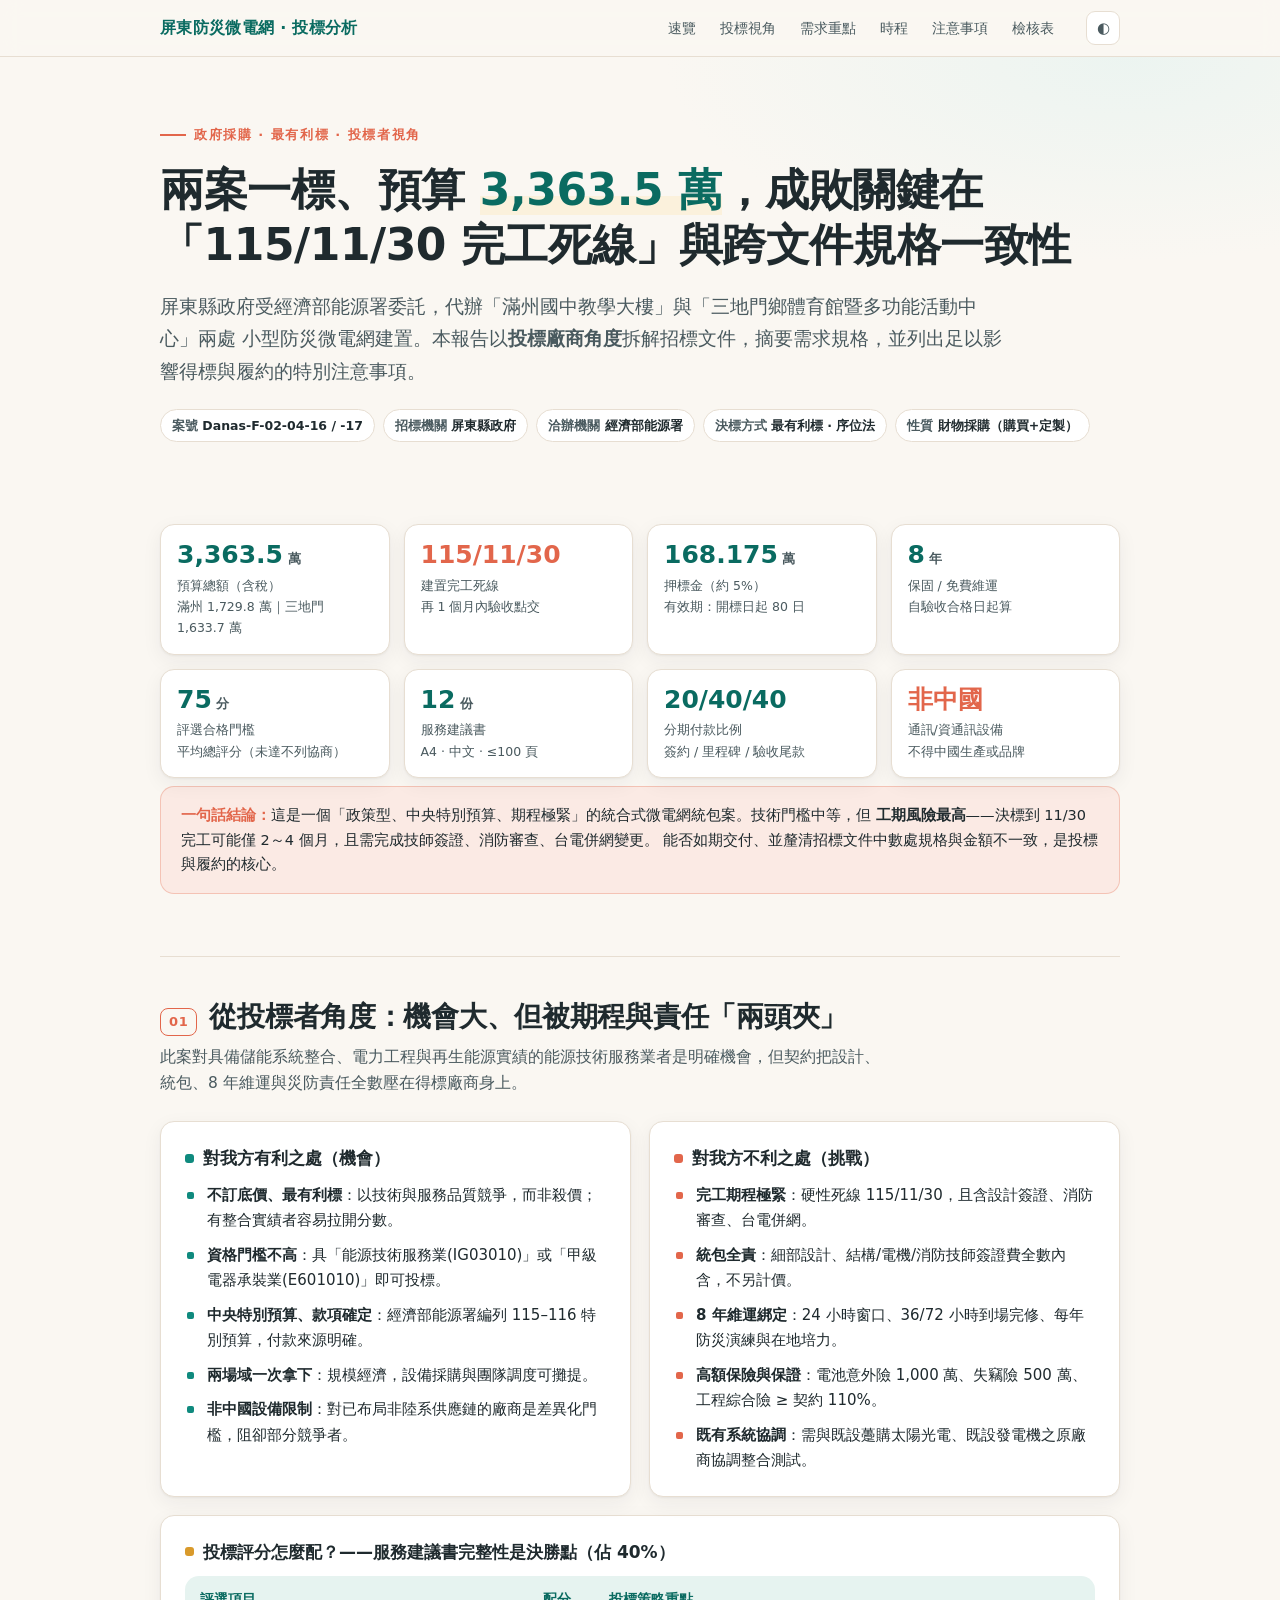
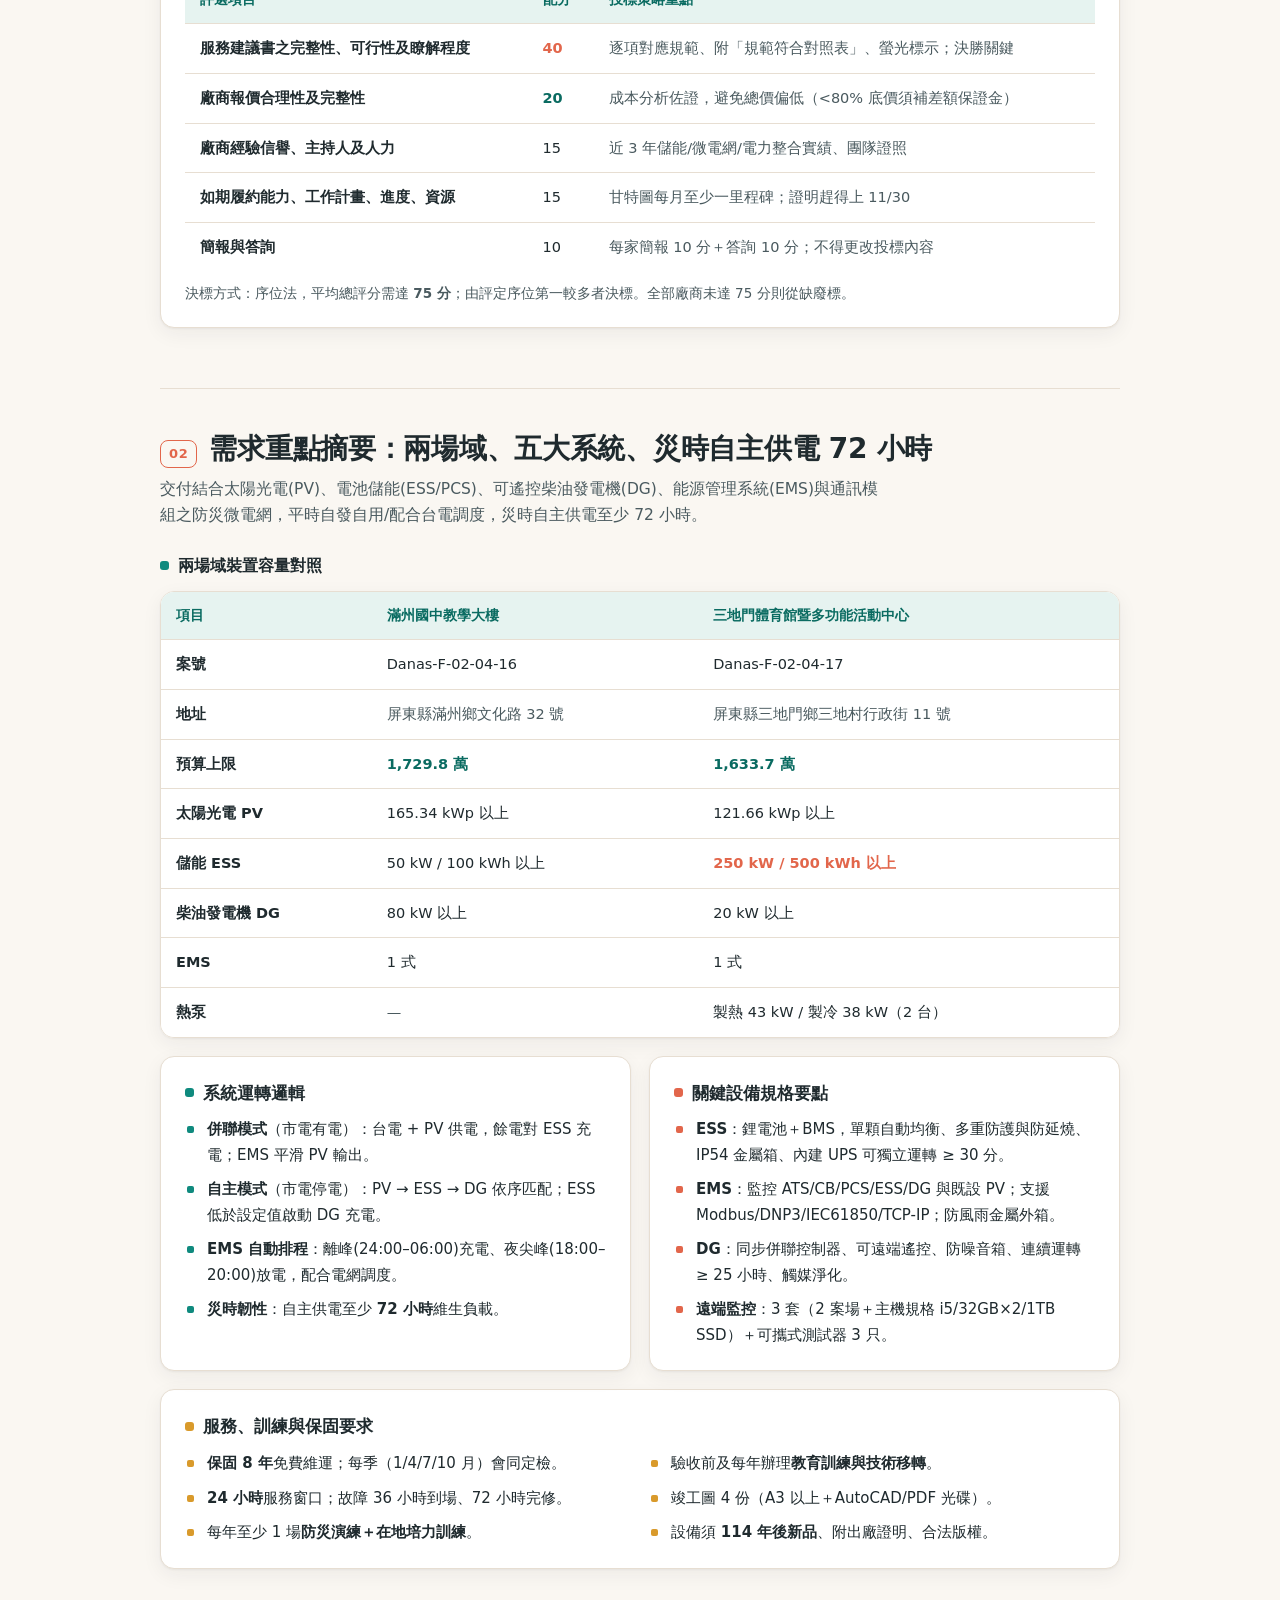
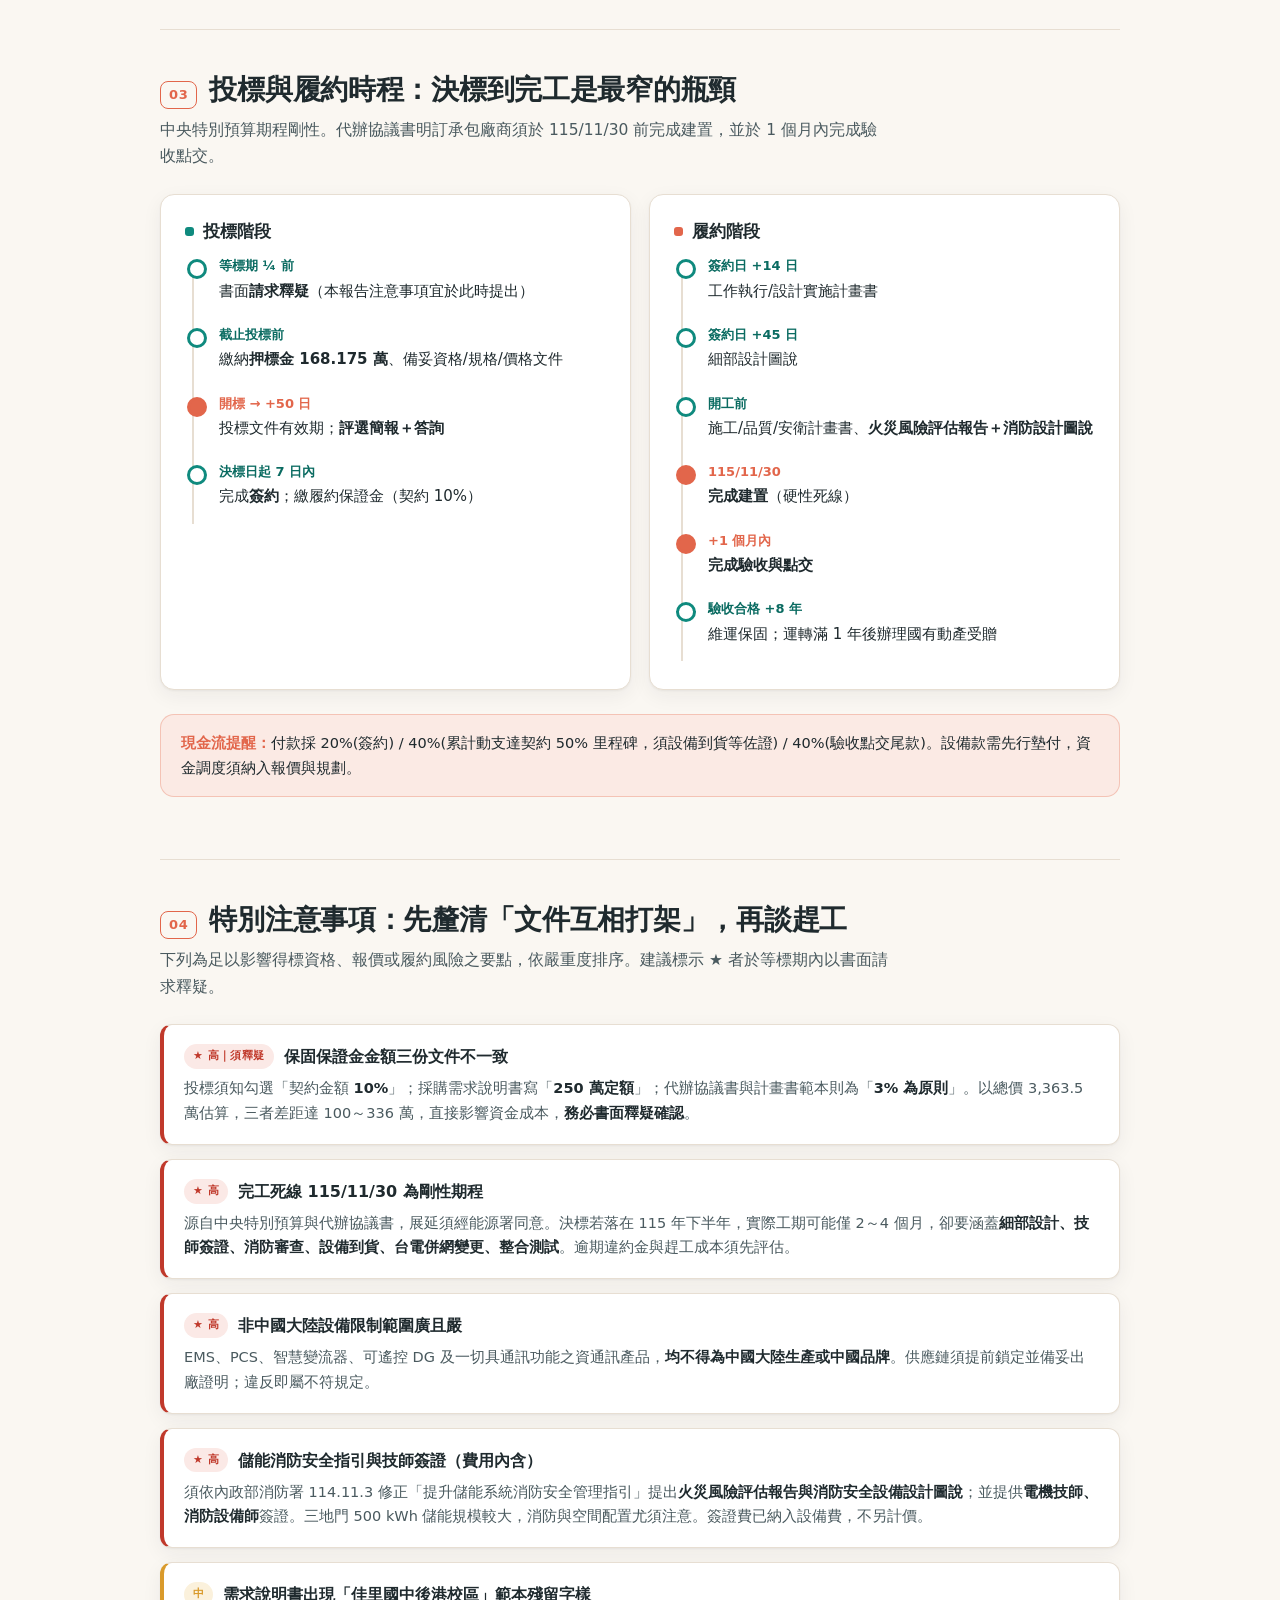
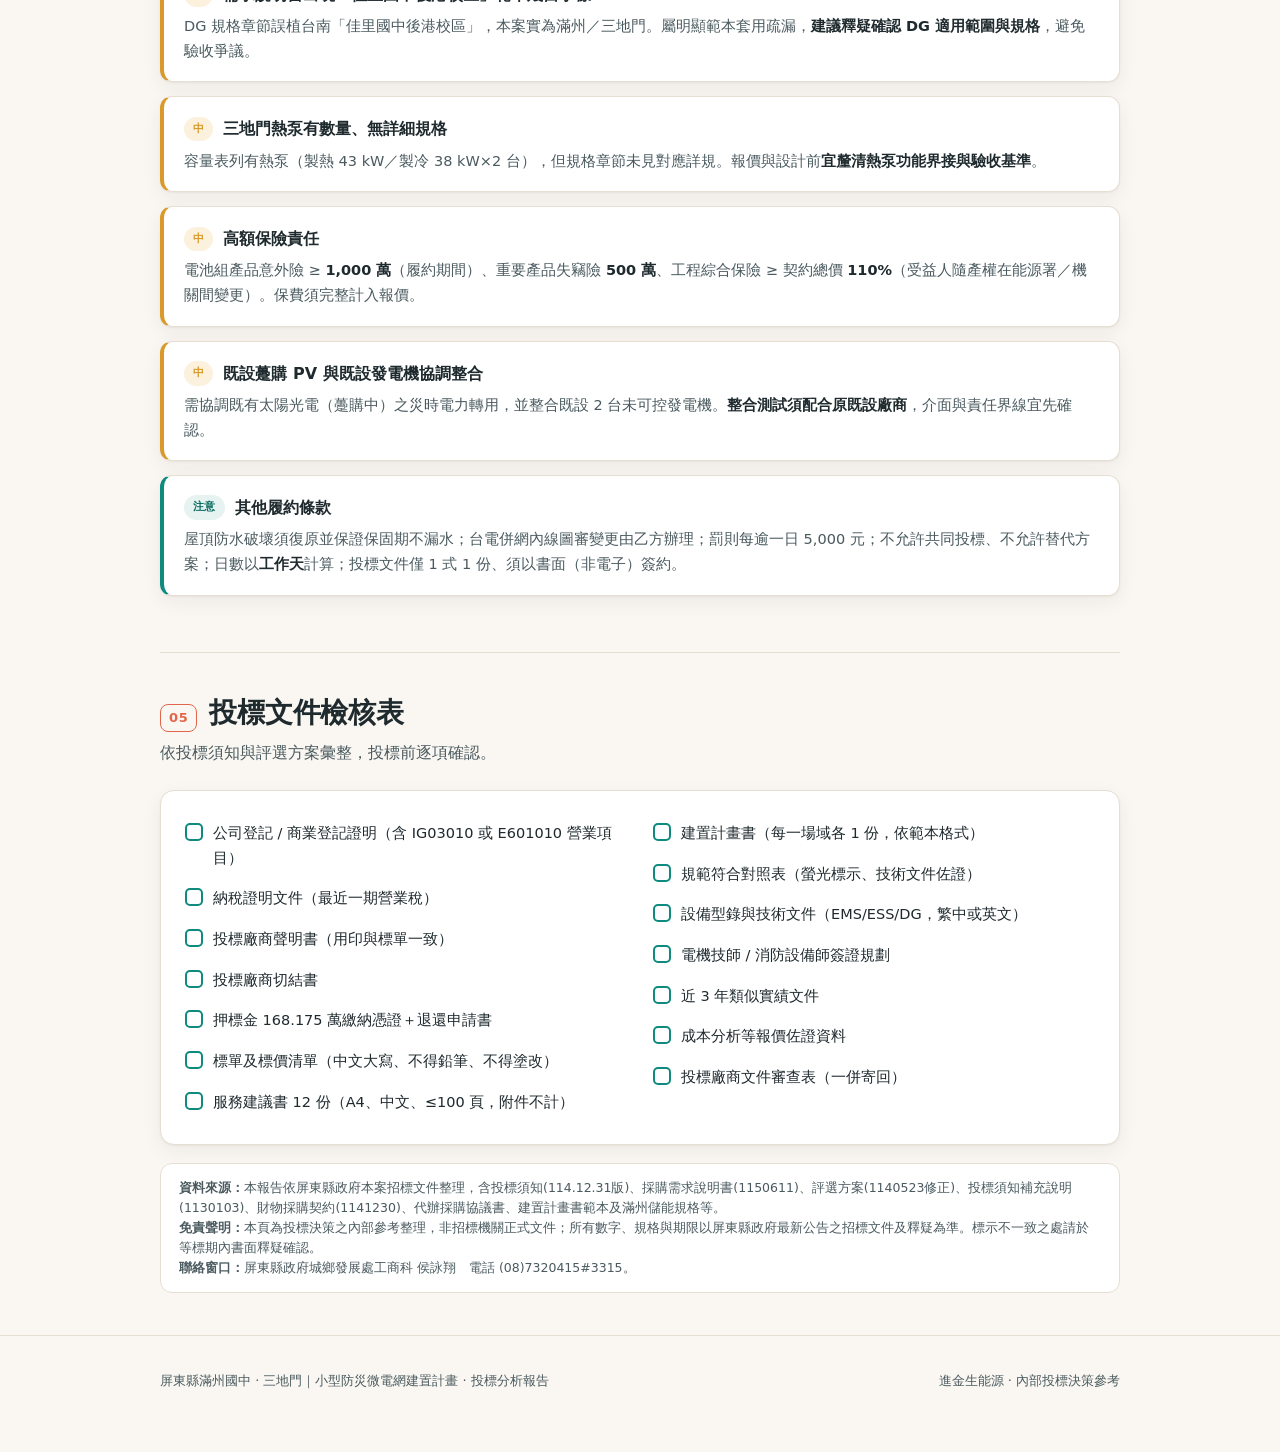
==== index.html @ 87f18a18 "投標分析報告：屏東滿州國中/三地門防災微電網標案 Co-Authored-By: Claude Opus 4.8 <noreply@anthropic.com>" ====
<!DOCTYPE html>
<html lang="zh-Hant">
<head>
<meta charset="UTF-8">
<meta name="viewport" content="width=device-width, initial-scale=1.0">
<title>屏東防災微電網標案 · 投標分析報告</title>
<meta name="description" content="屏東縣滿州國中及三地門防災微電網建置計畫｜投標者視角分析、需求重點摘要與特別注意事項">
<style>
:root{
  --bg:#faf7f2; --surface:#ffffff; --ink:#1f2a2e; --ink-soft:#4a5a5f; --line:#e7ded2;
  --teal:#0f8a7e; --teal-dark:#0a6b61; --teal-wash:#e6f3f0;
  --coral:#e2664b; --coral-wash:#fbeae4;
  --amber:#d99a2b; --amber-wash:#fbf1dc;
  --danger:#c0392b; --danger-wash:#fbe9e6;
  --shadow:0 1px 2px rgba(31,42,46,.05),0 6px 20px rgba(31,42,46,.06);
  --radius:14px;
}
@media (prefers-color-scheme:dark){
  :root{
    --bg:#12181a; --surface:#1a2325; --ink:#e9efec; --ink-soft:#a3b3b1; --line:#2b393b;
    --teal:#38b2a3; --teal-dark:#5fc7ba; --teal-wash:#12312d;
    --coral:#f0876e; --coral-wash:#3a221b;
    --amber:#e6b455; --amber-wash:#3a2f16;
    --danger:#f0796a; --danger-wash:#3a1f1c;
    --shadow:0 1px 2px rgba(0,0,0,.3),0 8px 26px rgba(0,0,0,.35);
  }
}
:root[data-theme="light"]{
  --bg:#faf7f2;--surface:#fff;--ink:#1f2a2e;--ink-soft:#4a5a5f;--line:#e7ded2;
  --teal:#0f8a7e;--teal-dark:#0a6b61;--teal-wash:#e6f3f0;--coral:#e2664b;--coral-wash:#fbeae4;
  --amber:#d99a2b;--amber-wash:#fbf1dc;--danger:#c0392b;--danger-wash:#fbe9e6;
  --shadow:0 1px 2px rgba(31,42,46,.05),0 6px 20px rgba(31,42,46,.06);
}
:root[data-theme="dark"]{
  --bg:#12181a;--surface:#1a2325;--ink:#e9efec;--ink-soft:#a3b3b1;--line:#2b393b;
  --teal:#38b2a3;--teal-dark:#5fc7ba;--teal-wash:#12312d;--coral:#f0876e;--coral-wash:#3a221b;
  --amber:#e6b455;--amber-wash:#3a2f16;--danger:#f0796a;--danger-wash:#3a1f1c;
  --shadow:0 1px 2px rgba(0,0,0,.3),0 8px 26px rgba(0,0,0,.35);
}
*{box-sizing:border-box;margin:0;padding:0}
html{scroll-behavior:smooth;-webkit-text-size-adjust:100%}
body{
  font-family:"Noto Sans TC","PingFang TC","Microsoft JhengHei",system-ui,-apple-system,sans-serif;
  background:var(--bg);color:var(--ink);line-height:1.7;font-size:16px;
  font-feature-settings:"palt";overflow-x:hidden;
}
.wrap{max-width:1000px;margin:0 auto;padding:0 20px}
a{color:var(--teal-dark);text-decoration:none}

/* ---- top bar ---- */
.topbar{position:sticky;top:0;z-index:50;background:color-mix(in srgb,var(--bg) 88%,transparent);
  backdrop-filter:blur(10px);border-bottom:1px solid var(--line)}
.topbar .wrap{display:flex;align-items:center;gap:14px;height:56px;overflow-x:auto;scrollbar-width:none}
.topbar .wrap::-webkit-scrollbar{display:none}
.topbar .brand{font-weight:800;color:var(--teal-dark);white-space:nowrap;letter-spacing:.02em}
.topbar nav{display:flex;gap:4px;margin-left:auto}
.topbar nav a{font-size:13.5px;color:var(--ink-soft);padding:6px 10px;border-radius:8px;white-space:nowrap}
.topbar nav a:hover{background:var(--teal-wash);color:var(--teal-dark)}

/* ---- hero ---- */
.hero{padding:60px 0 40px;position:relative}
.hero:before{content:"";position:absolute;inset:0;background:
  radial-gradient(60% 80% at 88% 0%,var(--teal-wash) 0%,transparent 60%);opacity:.7;z-index:-1}
.kicker{display:inline-flex;align-items:center;gap:8px;font-size:13px;font-weight:700;
  color:var(--coral);text-transform:uppercase;letter-spacing:.12em;margin-bottom:16px}
.kicker:before{content:"";width:26px;height:2px;background:var(--coral)}
.hero h1{font-size:clamp(28px,5vw,44px);line-height:1.25;font-weight:800;letter-spacing:-.01em}
.hero h1 em{font-style:normal;color:var(--teal-dark);
  background:linear-gradient(transparent 62%,var(--amber-wash) 62%)}
.hero .lede{font-size:clamp(16px,2.4vw,19px);color:var(--ink-soft);margin-top:18px;max-width:70ch}
.hero .meta{margin-top:22px;display:flex;flex-wrap:wrap;gap:8px}
.tag{font-size:12.5px;font-weight:600;padding:5px 11px;border-radius:999px;
  background:var(--surface);border:1px solid var(--line);color:var(--ink-soft)}
.tag b{color:var(--ink)}

/* ---- snapshot grid ---- */
.snap{display:grid;grid-template-columns:repeat(4,1fr);gap:14px;margin:34px 0 8px}
.snap .cell{background:var(--surface);border:1px solid var(--line);border-radius:var(--radius);
  padding:16px 16px 15px;box-shadow:var(--shadow)}
.snap .cell .n{font-size:clamp(19px,2.6vw,25px);font-weight:800;color:var(--teal-dark);line-height:1.15}
.snap .cell .n small{font-size:13px;font-weight:700;color:var(--ink-soft)}
.snap .cell .l{font-size:12.5px;color:var(--ink-soft);margin-top:5px}
.snap .cell.alt .n{color:var(--coral)}
@media(max-width:720px){.snap{grid-template-columns:repeat(2,1fr)}}

/* ---- section ---- */
section{padding:42px 0;border-top:1px solid var(--line)}
.sec-head{display:flex;align-items:baseline;gap:12px;margin-bottom:8px}
.sec-num{font-size:13px;font-weight:800;color:var(--coral);letter-spacing:.05em;
  border:1.5px solid var(--coral);border-radius:8px;padding:2px 8px;flex:none}
.sec-head h2{font-size:clamp(21px,3.4vw,28px);font-weight:800;letter-spacing:-.01em;line-height:1.3}
.sec-sub{color:var(--ink-soft);margin:0 0 24px;font-size:15.5px;max-width:74ch}

.card{background:var(--surface);border:1px solid var(--line);border-radius:var(--radius);
  padding:22px 24px;box-shadow:var(--shadow);margin-bottom:18px}
.card h3{font-size:17px;font-weight:800;margin-bottom:10px;display:flex;align-items:center;gap:9px}
.dot{width:9px;height:9px;border-radius:3px;flex:none}
.dot.t{background:var(--teal)} .dot.c{background:var(--coral)} .dot.a{background:var(--amber)}

/* two-col */
.grid2{display:grid;grid-template-columns:1fr 1fr;gap:18px}
@media(max-width:760px){.grid2{grid-template-columns:1fr}}

ul.clean{list-style:none;display:flex;flex-direction:column;gap:9px}
ul.clean li{position:relative;padding-left:22px;font-size:15px}
ul.clean li:before{content:"";position:absolute;left:2px;top:9px;width:7px;height:7px;
  border-radius:2px;background:var(--teal)}
ul.clean.c li:before{background:var(--coral)}
ul.clean.a li:before{background:var(--amber)}
ul.clean li b{color:var(--ink);font-weight:700}

/* table */
.twrap{overflow-x:auto;border:1px solid var(--line);border-radius:var(--radius);box-shadow:var(--shadow)}
table{border-collapse:collapse;width:100%;min-width:560px;background:var(--surface);font-size:14.5px}
th,td{padding:12px 15px;text-align:left;border-bottom:1px solid var(--line);vertical-align:top}
thead th{background:var(--teal-wash);color:var(--teal-dark);font-weight:800;font-size:13.5px;
  position:sticky;top:0}
tbody tr:last-child td{border-bottom:none}
td.spec{font-weight:700;color:var(--ink)}
.mut{color:var(--ink-soft)}
.hl-a{color:var(--coral);font-weight:800}
.hl-b{color:var(--teal-dark);font-weight:800}

/* risk items */
.risk{background:var(--surface);border:1px solid var(--line);border-left:4px solid var(--danger);
  border-radius:12px;padding:18px 20px;margin-bottom:14px;box-shadow:var(--shadow)}
.risk .rh{display:flex;align-items:center;gap:10px;margin-bottom:6px}
.risk .rh .lvl{font-size:11px;font-weight:800;padding:3px 9px;border-radius:999px;
  background:var(--danger-wash);color:var(--danger);letter-spacing:.04em;flex:none}
.risk.mid{border-left-color:var(--amber)} .risk.mid .lvl{background:var(--amber-wash);color:var(--amber)}
.risk.info{border-left-color:var(--teal)} .risk.info .lvl{background:var(--teal-wash);color:var(--teal-dark)}
.risk h3{font-size:16px;font-weight:800}
.risk p{font-size:14.5px;color:var(--ink-soft);margin-top:2px}
.risk p b{color:var(--ink)}

/* timeline */
.tl{position:relative;padding-left:26px;margin-top:8px}
.tl:before{content:"";position:absolute;left:7px;top:6px;bottom:6px;width:2px;background:var(--line)}
.tl .ev{position:relative;padding:0 0 20px 8px}
.tl .ev:before{content:"";position:absolute;left:-24px;top:4px;width:14px;height:14px;border-radius:50%;
  background:var(--surface);border:3px solid var(--teal)}
.tl .ev.key:before{border-color:var(--coral);background:var(--coral)}
.tl .ev .d{font-size:13px;font-weight:800;color:var(--teal-dark)}
.tl .ev.key .d{color:var(--coral)}
.tl .ev .t{font-size:15px;margin-top:1px}
.tl .ev .t b{font-weight:700}

/* checklist */
.check{columns:2;column-gap:26px}
@media(max-width:680px){.check{columns:1}}
.check .it{break-inside:avoid;display:flex;gap:10px;padding:8px 0;font-size:14.5px;align-items:flex-start}
.check .it .bx{width:18px;height:18px;border:2px solid var(--teal);border-radius:5px;flex:none;margin-top:2px}

.callout{background:var(--coral-wash);border:1px solid color-mix(in srgb,var(--coral) 30%,transparent);
  border-radius:var(--radius);padding:16px 20px;font-size:14.5px;margin:6px 0 20px}
.callout b{color:var(--coral)}

footer{border-top:1px solid var(--line);padding:34px 0 60px;color:var(--ink-soft);font-size:13px}
footer .wrap{display:flex;flex-wrap:wrap;gap:14px;justify-content:space-between;align-items:center}
.disc{background:var(--surface);border:1px solid var(--line);border-radius:12px;padding:14px 18px;
  font-size:12.5px;color:var(--ink-soft);margin-top:18px;line-height:1.6}

.themebtn{margin-left:8px;background:var(--surface);border:1px solid var(--line);color:var(--ink-soft);
  width:34px;height:34px;border-radius:9px;cursor:pointer;font-size:15px;flex:none}
</style>
</head>
<body>

<div class="topbar"><div class="wrap">
  <span class="brand">屏東防災微電網 · 投標分析</span>
  <nav>
    <a href="#snap">速覽</a>
    <a href="#angle">投標視角</a>
    <a href="#need">需求重點</a>
    <a href="#time">時程</a>
    <a href="#watch">注意事項</a>
    <a href="#check">檢核表</a>
  </nav>
  <button class="themebtn" id="themebtn" title="切換深/淺色">◐</button>
</div></div>

<header class="hero"><div class="wrap">
  <span class="kicker">政府採購 · 最有利標 · 投標者視角</span>
  <h1>兩案一標、預算 <em>3,363.5 萬</em>，成敗關鍵在<br>「115/11/30 完工死線」與跨文件規格一致性</h1>
  <p class="lede">
    屏東縣政府受經濟部能源署委託，代辦「滿州國中教學大樓」與「三地門鄉體育館暨多功能活動中心」兩處
    小型防災微電網建置。本報告以<strong>投標廠商角度</strong>拆解招標文件，摘要需求規格，並列出足以影響得標與履約的特別注意事項。
  </p>
  <div class="meta">
    <span class="tag">案號 <b>Danas-F-02-04-16 / -17</b></span>
    <span class="tag">招標機關 <b>屏東縣政府</b></span>
    <span class="tag">洽辦機關 <b>經濟部能源署</b></span>
    <span class="tag">決標方式 <b>最有利標 · 序位法</b></span>
    <span class="tag">性質 <b>財物採購（購買+定製）</b></span>
  </div>
</div></header>

<div class="wrap">
<section id="snap" style="border-top:none;padding-top:8px">
  <div class="snap">
    <div class="cell"><div class="n">3,363.5<small> 萬</small></div><div class="l">預算總額（含稅）<br>滿州 1,729.8 萬｜三地門 1,633.7 萬</div></div>
    <div class="cell alt"><div class="n">115/11/30</div><div class="l">建置完工死線<br>再 1 個月內驗收點交</div></div>
    <div class="cell"><div class="n">168.175<small> 萬</small></div><div class="l">押標金（約 5%）<br>有效期：開標日起 80 日</div></div>
    <div class="cell"><div class="n">8<small> 年</small></div><div class="l">保固 / 免費維運<br>自驗收合格日起算</div></div>
    <div class="cell"><div class="n">75<small> 分</small></div><div class="l">評選合格門檻<br>平均總評分（未達不列協商）</div></div>
    <div class="cell"><div class="n">12<small> 份</small></div><div class="l">服務建議書<br>A4 · 中文 · ≤100 頁</div></div>
    <div class="cell"><div class="n">20/40/40</div><div class="l">分期付款比例<br>簽約 / 里程碑 / 驗收尾款</div></div>
    <div class="cell alt"><div class="n">非中國</div><div class="l">通訊/資通訊設備<br>不得中國生產或品牌</div></div>
  </div>
  <div class="callout">
    <b>一句話結論：</b>這是一個「政策型、中央特別預算、期程極緊」的統合式微電網統包案。技術門檻中等，但
    <strong>工期風險最高</strong>——決標到 11/30 完工可能僅 2～4 個月，且需完成技師簽證、消防審查、台電併網變更。
    能否如期交付、並釐清招標文件中數處規格與金額不一致，是投標與履約的核心。
  </div>
</section>

<!-- 1. 投標視角 -->
<section id="angle">
  <div class="sec-head"><span class="sec-num">01</span><h2>從投標者角度：機會大、但被期程與責任「兩頭夾」</h2></div>
  <p class="sec-sub">此案對具備儲能系統整合、電力工程與再生能源實績的能源技術服務業者是明確機會，但契約把設計、統包、8 年維運與災防責任全數壓在得標廠商身上。</p>

  <div class="grid2">
    <div class="card">
      <h3><span class="dot t"></span>對我方有利之處（機會）</h3>
      <ul class="clean">
        <li><b>不訂底價、最有利標</b>：以技術與服務品質競爭，而非殺價；有整合實績者容易拉開分數。</li>
        <li><b>資格門檻不高</b>：具「能源技術服務業(IG03010)」或「甲級電器承裝業(E601010)」即可投標。</li>
        <li><b>中央特別預算、款項確定</b>：經濟部能源署編列 115–116 特別預算，付款來源明確。</li>
        <li><b>兩場域一次拿下</b>：規模經濟，設備採購與團隊調度可攤提。</li>
        <li><b>非中國設備限制</b>：對已布局非陸系供應鏈的廠商是差異化門檻，阻卻部分競爭者。</li>
      </ul>
    </div>
    <div class="card">
      <h3><span class="dot c"></span>對我方不利之處（挑戰）</h3>
      <ul class="clean c">
        <li><b>完工期程極緊</b>：硬性死線 115/11/30，且含設計簽證、消防審查、台電併網。</li>
        <li><b>統包全責</b>：細部設計、結構/電機/消防技師簽證費全數內含，不另計價。</li>
        <li><b>8 年維運綁定</b>：24 小時窗口、36/72 小時到場完修、每年防災演練與在地培力。</li>
        <li><b>高額保險與保證</b>：電池意外險 1,000 萬、失竊險 500 萬、工程綜合險 ≥ 契約 110%。</li>
        <li><b>既有系統協調</b>：需與既設躉購太陽光電、既設發電機之原廠商協調整合測試。</li>
      </ul>
    </div>
  </div>

  <div class="card">
    <h3><span class="dot a"></span>投標評分怎麼配？——服務建議書完整性是決勝點（佔 40%）</h3>
    <div class="twrap" style="box-shadow:none;border:none">
      <table>
        <thead><tr><th>評選項目</th><th>配分</th><th>投標策略重點</th></tr></thead>
        <tbody>
          <tr><td class="spec">服務建議書之完整性、可行性及瞭解程度</td><td class="hl-a">40</td><td class="mut">逐項對應規範、附「規範符合對照表」、螢光標示；決勝關鍵</td></tr>
          <tr><td class="spec">廠商報價合理性及完整性</td><td class="hl-b">20</td><td class="mut">成本分析佐證，避免總價偏低（&lt;80% 底價須補差額保證金）</td></tr>
          <tr><td class="spec">廠商經驗信譽、主持人及人力</td><td>15</td><td class="mut">近 3 年儲能/微電網/電力整合實績、團隊證照</td></tr>
          <tr><td class="spec">如期履約能力、工作計畫、進度、資源</td><td>15</td><td class="mut">甘特圖每月至少一里程碑；證明趕得上 11/30</td></tr>
          <tr><td class="spec">簡報與答詢</td><td>10</td><td class="mut">每家簡報 10 分＋答詢 10 分；不得更改投標內容</td></tr>
        </tbody>
      </table>
    </div>
    <p class="mut" style="font-size:13.5px;margin-top:10px">決標方式：序位法，平均總評分需達 <b>75 分</b>；由評定序位第一較多者決標。全部廠商未達 75 分則從缺廢標。</p>
  </div>
</section>

<!-- 2. 需求重點 -->
<section id="need">
  <div class="sec-head"><span class="sec-num">02</span><h2>需求重點摘要：兩場域、五大系統、災時自主供電 72 小時</h2></div>
  <p class="sec-sub">交付結合太陽光電(PV)、電池儲能(ESS/PCS)、可遙控柴油發電機(DG)、能源管理系統(EMS)與通訊模組之防災微電網，平時自發自用/配合台電調度，災時自主供電至少 72 小時。</p>

  <h3 style="font-size:16px;margin:6px 0 12px;display:flex;align-items:center;gap:9px"><span class="dot t"></span>兩場域裝置容量對照</h3>
  <div class="twrap">
    <table>
      <thead><tr><th>項目</th><th>滿州國中教學大樓</th><th>三地門體育館暨多功能活動中心</th></tr></thead>
      <tbody>
        <tr><td class="spec">案號</td><td>Danas-F-02-04-16</td><td>Danas-F-02-04-17</td></tr>
        <tr><td class="spec">地址</td><td class="mut">屏東縣滿州鄉文化路 32 號</td><td class="mut">屏東縣三地門鄉三地村行政街 11 號</td></tr>
        <tr><td class="spec">預算上限</td><td class="hl-b">1,729.8 萬</td><td class="hl-b">1,633.7 萬</td></tr>
        <tr><td class="spec">太陽光電 PV</td><td>165.34 kWp 以上</td><td>121.66 kWp 以上</td></tr>
        <tr><td class="spec">儲能 ESS</td><td>50 kW / 100 kWh 以上</td><td class="hl-a">250 kW / 500 kWh 以上</td></tr>
        <tr><td class="spec">柴油發電機 DG</td><td>80 kW 以上</td><td>20 kW 以上</td></tr>
        <tr><td class="spec">EMS</td><td>1 式</td><td>1 式</td></tr>
        <tr><td class="spec">熱泵</td><td class="mut">—</td><td>製熱 43 kW / 製冷 38 kW（2 台）</td></tr>
      </tbody>
    </table>
  </div>

  <div class="grid2" style="margin-top:18px">
    <div class="card">
      <h3><span class="dot t"></span>系統運轉邏輯</h3>
      <ul class="clean">
        <li><b>併聯模式</b>（市電有電）：台電 + PV 供電，餘電對 ESS 充電；EMS 平滑 PV 輸出。</li>
        <li><b>自主模式</b>（市電停電）：PV → ESS → DG 依序匹配；ESS 低於設定值啟動 DG 充電。</li>
        <li><b>EMS 自動排程</b>：離峰(24:00–06:00)充電、夜尖峰(18:00–20:00)放電，配合電網調度。</li>
        <li><b>災時韌性</b>：自主供電至少 <b>72 小時</b>維生負載。</li>
      </ul>
    </div>
    <div class="card">
      <h3><span class="dot c"></span>關鍵設備規格要點</h3>
      <ul class="clean c">
        <li><b>ESS</b>：鋰電池＋BMS，單顆自動均衡、多重防護與防延燒、IP54 金屬箱、內建 UPS 可獨立運轉 ≥ 30 分。</li>
        <li><b>EMS</b>：監控 ATS/CB/PCS/ESS/DG 與既設 PV；支援 Modbus/DNP3/IEC61850/TCP-IP；防風雨金屬外箱。</li>
        <li><b>DG</b>：同步併聯控制器、可遠端遙控、防噪音箱、連續運轉 ≥ 25 小時、觸媒淨化。</li>
        <li><b>遠端監控</b>：3 套（2 案場＋主機規格 i5/32GB×2/1TB SSD）＋可攜式測試器 3 只。</li>
      </ul>
    </div>
  </div>

  <div class="card">
    <h3><span class="dot a"></span>服務、訓練與保固要求</h3>
    <div class="grid2">
      <ul class="clean a">
        <li><b>保固 8 年</b>免費維運；每季（1/4/7/10 月）會同定檢。</li>
        <li><b>24 小時</b>服務窗口；故障 36 小時到場、72 小時完修。</li>
        <li>每年至少 1 場<b>防災演練＋在地培力訓練</b>。</li>
      </ul>
      <ul class="clean a">
        <li>驗收前及每年辦理<b>教育訓練與技術移轉</b>。</li>
        <li>竣工圖 4 份（A3 以上＋AutoCAD/PDF 光碟）。</li>
        <li>設備須 <b>114 年後新品</b>、附出廠證明、合法版權。</li>
      </ul>
    </div>
  </div>
</section>

<!-- 3. 時程 -->
<section id="time">
  <div class="sec-head"><span class="sec-num">03</span><h2>投標與履約時程：決標到完工是最窄的瓶頸</h2></div>
  <p class="sec-sub">中央特別預算期程剛性。代辦協議書明訂承包廠商須於 115/11/30 前完成建置，並於 1 個月內完成驗收點交。</p>
  <div class="grid2">
    <div class="card">
      <h3><span class="dot t"></span>投標階段</h3>
      <div class="tl">
        <div class="ev"><div class="d">等標期 ¼ 前</div><div class="t">書面<b>請求釋疑</b>（本報告注意事項宜於此時提出）</div></div>
        <div class="ev"><div class="d">截止投標前</div><div class="t">繳納<b>押標金 168.175 萬</b>、備妥資格/規格/價格文件</div></div>
        <div class="ev key"><div class="d">開標 → +50 日</div><div class="t">投標文件有效期；<b>評選簡報＋答詢</b></div></div>
        <div class="ev"><div class="d">決標日起 7 日內</div><div class="t">完成<b>簽約</b>；繳履約保證金（契約 10%）</div></div>
      </div>
    </div>
    <div class="card">
      <h3><span class="dot c"></span>履約階段</h3>
      <div class="tl">
        <div class="ev"><div class="d">簽約日 +14 日</div><div class="t">工作執行/設計實施計畫書</div></div>
        <div class="ev"><div class="d">簽約日 +45 日</div><div class="t">細部設計圖說</div></div>
        <div class="ev"><div class="d">開工前</div><div class="t">施工/品質/安衛計畫書、<b>火災風險評估報告＋消防設計圖說</b></div></div>
        <div class="ev key"><div class="d">115/11/30</div><div class="t"><b>完成建置</b>（硬性死線）</div></div>
        <div class="ev key"><div class="d">+1 個月內</div><div class="t"><b>完成驗收與點交</b></div></div>
        <div class="ev"><div class="d">驗收合格 +8 年</div><div class="t">維運保固；運轉滿 1 年後辦理國有動產受贈</div></div>
      </div>
    </div>
  </div>
  <div class="callout"><b>現金流提醒：</b>付款採 20%(簽約) / 40%(累計動支達契約 50% 里程碑，須設備到貨等佐證) / 40%(驗收點交尾款)。設備款需先行墊付，資金調度須納入報價與規劃。</div>
</section>

<!-- 4. 注意事項 -->
<section id="watch">
  <div class="sec-head"><span class="sec-num">04</span><h2>特別注意事項：先釐清「文件互相打架」，再談趕工</h2></div>
  <p class="sec-sub">下列為足以影響得標資格、報價或履約風險之要點，依嚴重度排序。建議標示 ★ 者於等標期內以書面請求釋疑。</p>

  <div class="risk">
    <div class="rh"><span class="lvl">★ 高｜須釋疑</span><h3>保固保證金金額三份文件不一致</h3></div>
    <p>投標須知勾選「契約金額 <b>10%</b>」；採購需求說明書寫「<b>250 萬定額</b>」；代辦協議書與計畫書範本則為「<b>3% 為原則</b>」。以總價 3,363.5 萬估算，三者差距達 100～336 萬，直接影響資金成本，<b>務必書面釋疑確認</b>。</p>
  </div>

  <div class="risk">
    <div class="rh"><span class="lvl">★ 高</span><h3>完工死線 115/11/30 為剛性期程</h3></div>
    <p>源自中央特別預算與代辦協議書，展延須經能源署同意。決標若落在 115 年下半年，實際工期可能僅 2～4 個月，卻要涵蓋<b>細部設計、技師簽證、消防審查、設備到貨、台電併網變更、整合測試</b>。逾期違約金與趕工成本須先評估。</p>
  </div>

  <div class="risk">
    <div class="rh"><span class="lvl">★ 高</span><h3>非中國大陸設備限制範圍廣且嚴</h3></div>
    <p>EMS、PCS、智慧變流器、可遙控 DG 及一切具通訊功能之資通訊產品，<b>均不得為中國大陸生產或中國品牌</b>。供應鏈須提前鎖定並備妥出廠證明；違反即屬不符規定。</p>
  </div>

  <div class="risk">
    <div class="rh"><span class="lvl">★ 高</span><h3>儲能消防安全指引與技師簽證（費用內含）</h3></div>
    <p>須依內政部消防署 114.11.3 修正「提升儲能系統消防安全管理指引」提出<b>火災風險評估報告與消防安全設備設計圖說</b>；並提供<b>電機技師、消防設備師</b>簽證。三地門 500 kWh 儲能規模較大，消防與空間配置尤須注意。簽證費已納入設備費，不另計價。</p>
  </div>

  <div class="risk mid">
    <div class="rh"><span class="lvl">中</span><h3>需求說明書出現「佳里國中後港校區」範本殘留字樣</h3></div>
    <p>DG 規格章節誤植台南「佳里國中後港校區」，本案實為滿州／三地門。屬明顯範本套用疏漏，<b>建議釋疑確認 DG 適用範圍與規格</b>，避免驗收爭議。</p>
  </div>

  <div class="risk mid">
    <div class="rh"><span class="lvl">中</span><h3>三地門熱泵有數量、無詳細規格</h3></div>
    <p>容量表列有熱泵（製熱 43 kW／製冷 38 kW×2 台），但規格章節未見對應詳規。報價與設計前<b>宜釐清熱泵功能界接與驗收基準</b>。</p>
  </div>

  <div class="risk mid">
    <div class="rh"><span class="lvl">中</span><h3>高額保險責任</h3></div>
    <p>電池組產品意外險 ≥ <b>1,000 萬</b>（履約期間）、重要產品失竊險 <b>500 萬</b>、工程綜合保險 ≥ 契約總價 <b>110%</b>（受益人隨產權在能源署／機關間變更）。保費須完整計入報價。</p>
  </div>

  <div class="risk mid">
    <div class="rh"><span class="lvl">中</span><h3>既設躉購 PV 與既設發電機協調整合</h3></div>
    <p>需協調既有太陽光電（躉購中）之災時電力轉用，並整合既設 2 台未可控發電機。<b>整合測試須配合原既設廠商</b>，介面與責任界線宜先確認。</p>
  </div>

  <div class="risk info">
    <div class="rh"><span class="lvl">注意</span><h3>其他履約條款</h3></div>
    <p>屋頂防水破壞須復原並保證保固期不漏水；台電併網內線圖審變更由乙方辦理；罰則每逾一日 5,000 元；不允許共同投標、不允許替代方案；日數以<b>工作天</b>計算；投標文件僅 1 式 1 份、須以書面（非電子）簽約。</p>
  </div>
</section>

<!-- 5. 檢核表 -->
<section id="check">
  <div class="sec-head"><span class="sec-num">05</span><h2>投標文件檢核表</h2></div>
  <p class="sec-sub">依投標須知與評選方案彙整，投標前逐項確認。</p>
  <div class="card">
    <div class="check">
      <div class="it"><span class="bx"></span><div>公司登記 / 商業登記證明（含 IG03010 或 E601010 營業項目）</div></div>
      <div class="it"><span class="bx"></span><div>納稅證明文件（最近一期營業稅）</div></div>
      <div class="it"><span class="bx"></span><div>投標廠商聲明書（用印與標單一致）</div></div>
      <div class="it"><span class="bx"></span><div>投標廠商切結書</div></div>
      <div class="it"><span class="bx"></span><div>押標金 168.175 萬繳納憑證＋退還申請書</div></div>
      <div class="it"><span class="bx"></span><div>標單及標價清單（中文大寫、不得鉛筆、不得塗改）</div></div>
      <div class="it"><span class="bx"></span><div>服務建議書 12 份（A4、中文、≤100 頁，附件不計）</div></div>
      <div class="it"><span class="bx"></span><div>建置計畫書（每一場域各 1 份，依範本格式）</div></div>
      <div class="it"><span class="bx"></span><div>規範符合對照表（螢光標示、技術文件佐證）</div></div>
      <div class="it"><span class="bx"></span><div>設備型錄與技術文件（EMS/ESS/DG，繁中或英文）</div></div>
      <div class="it"><span class="bx"></span><div>電機技師 / 消防設備師簽證規劃</div></div>
      <div class="it"><span class="bx"></span><div>近 3 年類似實績文件</div></div>
      <div class="it"><span class="bx"></span><div>成本分析等報價佐證資料</div></div>
      <div class="it"><span class="bx"></span><div>投標廠商文件審查表（一併寄回）</div></div>
    </div>
  </div>

  <div class="disc">
    <b>資料來源：</b>本報告依屏東縣政府本案招標文件整理，含投標須知(114.12.31版)、採購需求說明書(1150611)、評選方案(1140523修正)、投標須知補充說明(1130103)、財物採購契約(1141230)、代辦採購協議書、建置計畫書範本及滿州儲能規格等。
    <br><b>免責聲明：</b>本頁為投標決策之內部參考整理，非招標機關正式文件；所有數字、規格與期限以屏東縣政府最新公告之招標文件及釋疑為準。標示不一致之處請於等標期內書面釋疑確認。
    <br><b>聯絡窗口：</b>屏東縣政府城鄉發展處工商科 侯詠翔　電話 (08)7320415#3315。
  </div>
</section>
</div>

<footer><div class="wrap">
  <span>屏東縣滿州國中 · 三地門｜小型防災微電網建置計畫 · 投標分析報告</span>
  <span>進金生能源 · 內部投標決策參考</span>
</div></footer>

<script>
(function(){
  var btn=document.getElementById('themebtn');
  function cur(){var t=document.documentElement.getAttribute('data-theme');
    if(t)return t;return matchMedia('(prefers-color-scheme:dark)').matches?'dark':'light';}
  btn.addEventListener('click',function(){
    var n=cur()==='dark'?'light':'dark';
    document.documentElement.setAttribute('data-theme',n);
  });
})();
</script>
</body>
</html>
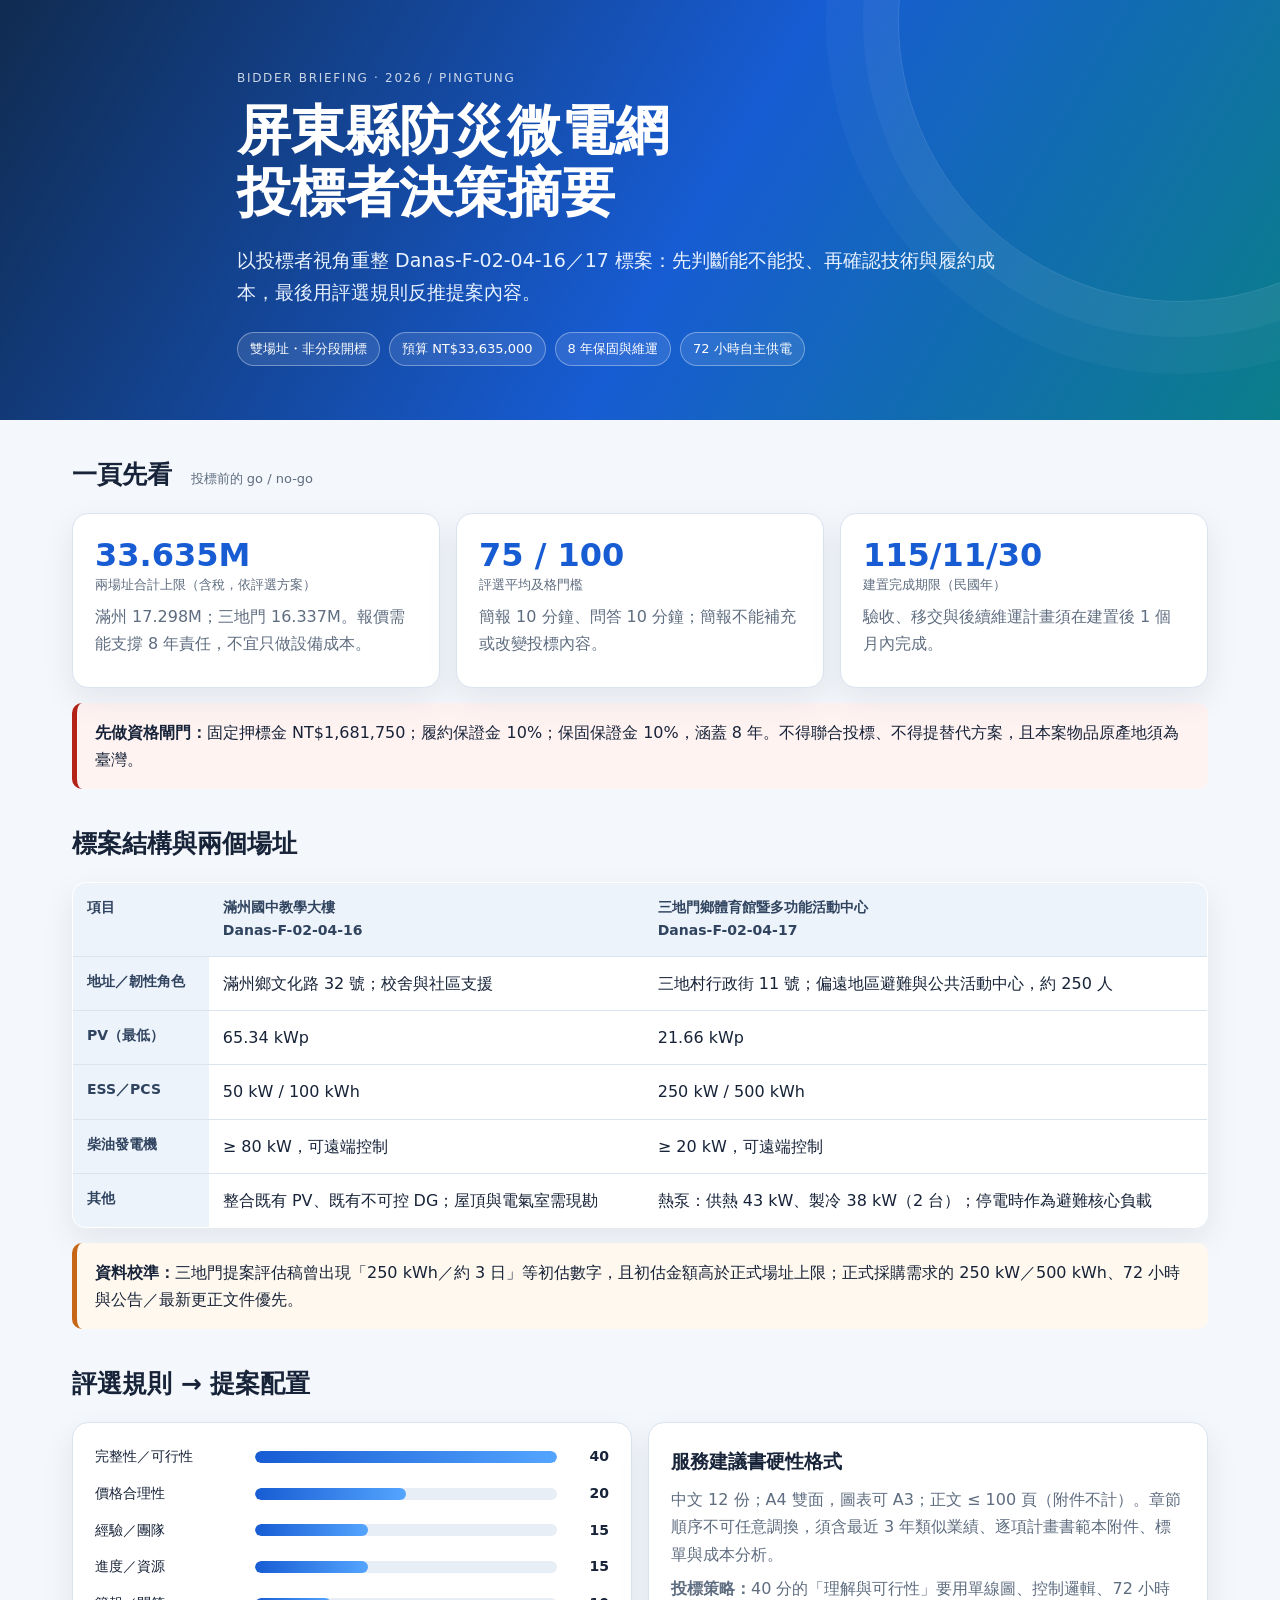
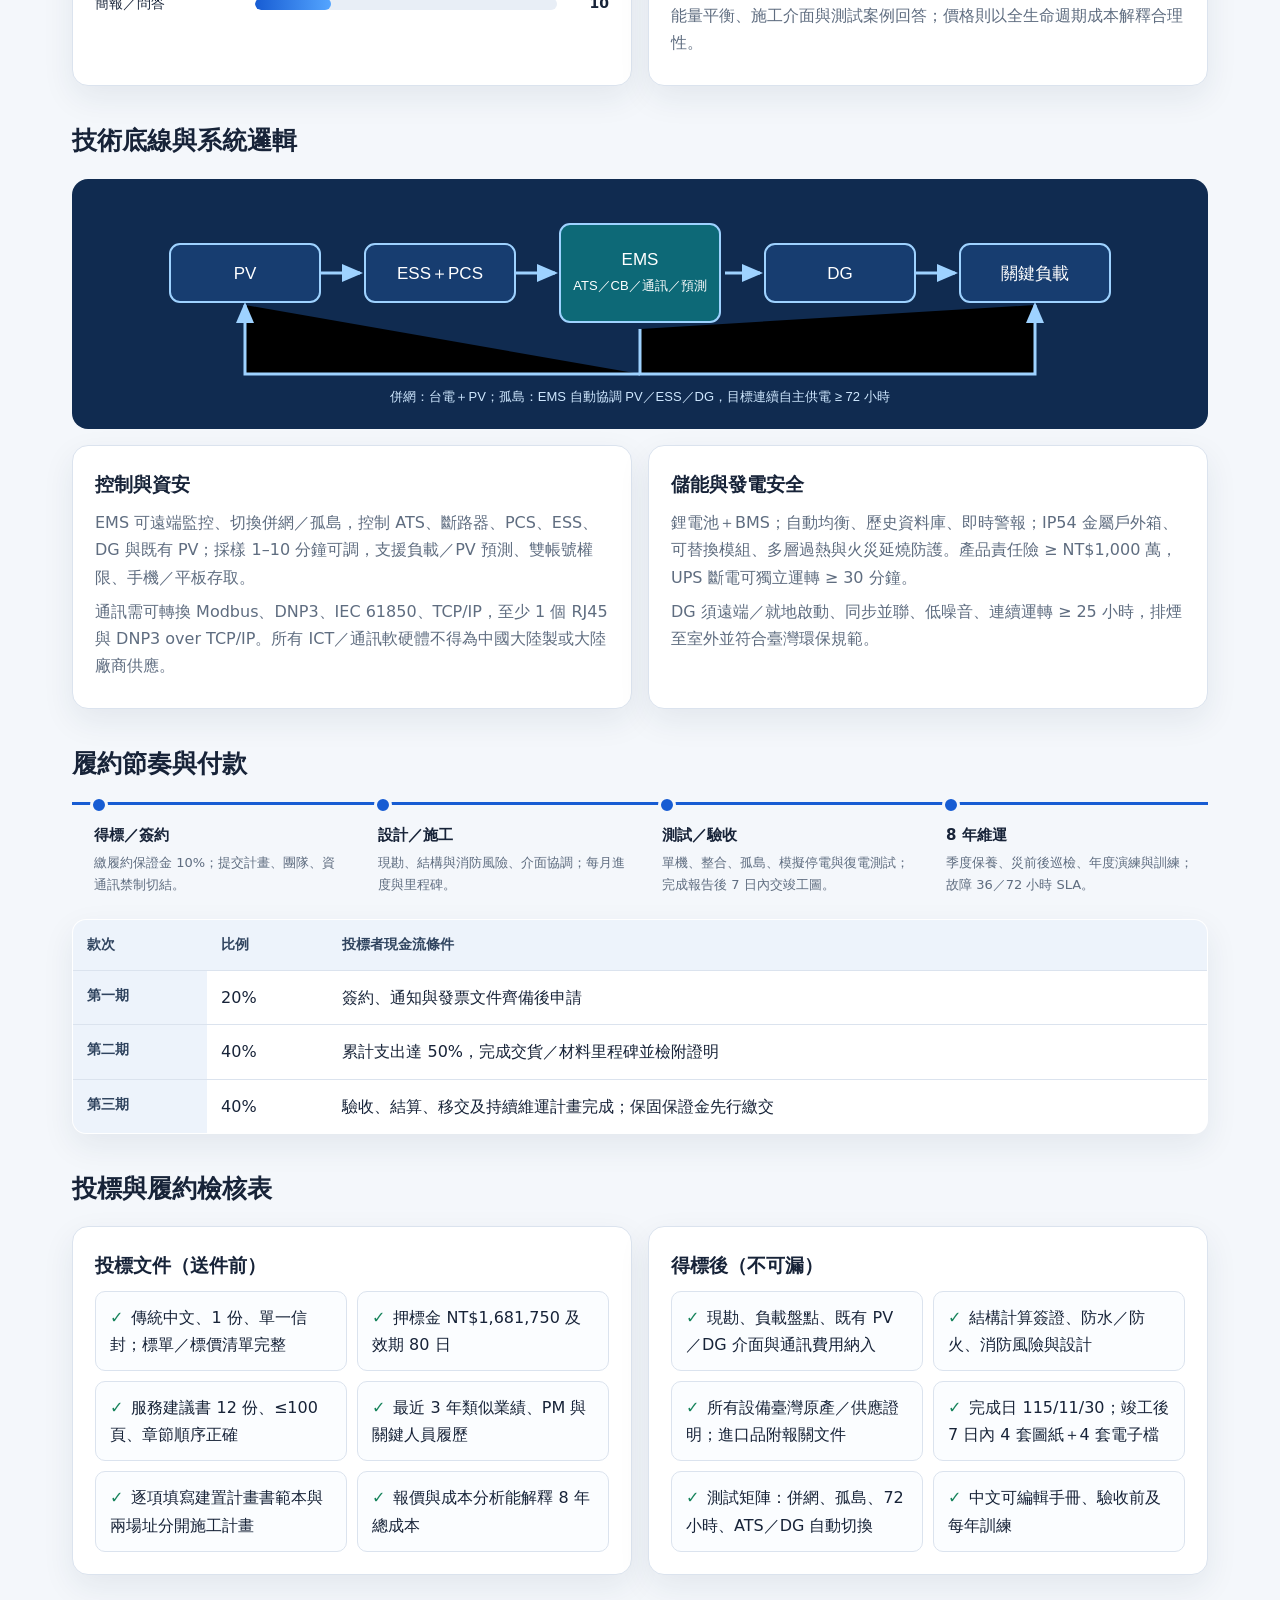
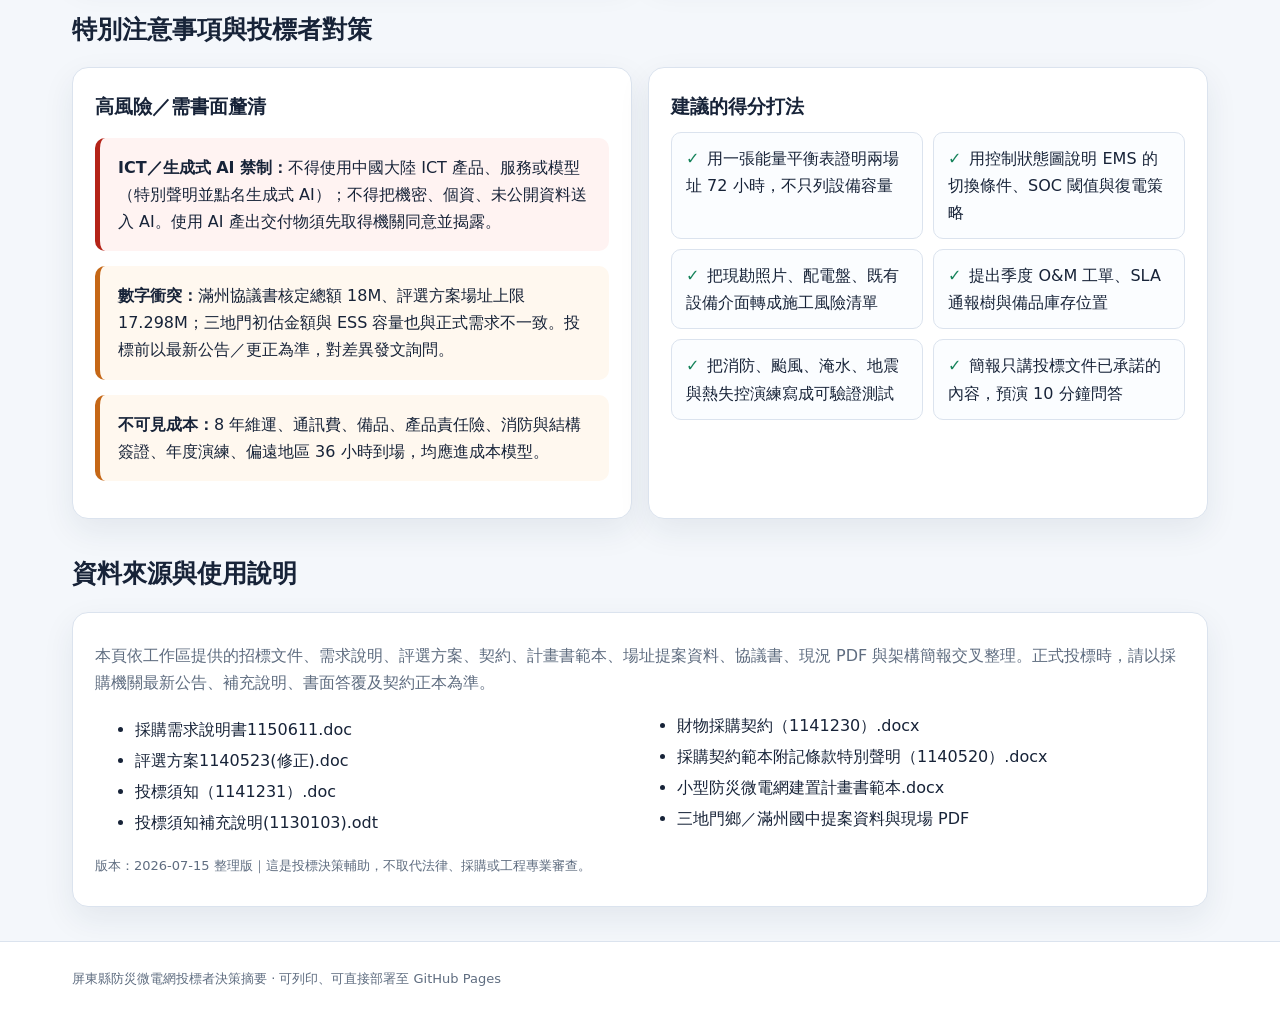
==== commit 2af37d1c: "更新屏東防災微電網投標決策摘要網站" ====
--- a/index.html
+++ b/index.html
@@ -1,451 +1,84 @@
-<!DOCTYPE html>
+<!doctype html>
 <html lang="zh-Hant">
 <head>
-<meta charset="UTF-8">
-<meta name="viewport" content="width=device-width, initial-scale=1.0">
-<title>屏東防災微電網標案 · 投標分析報告</title>
-<meta name="description" content="屏東縣滿州國中及三地門防災微電網建置計畫｜投標者視角分析、需求重點摘要與特別注意事項">
-<style>
-:root{
-  --bg:#faf7f2; --surface:#ffffff; --ink:#1f2a2e; --ink-soft:#4a5a5f; --line:#e7ded2;
-  --teal:#0f8a7e; --teal-dark:#0a6b61; --teal-wash:#e6f3f0;
-  --coral:#e2664b; --coral-wash:#fbeae4;
-  --amber:#d99a2b; --amber-wash:#fbf1dc;
-  --danger:#c0392b; --danger-wash:#fbe9e6;
-  --shadow:0 1px 2px rgba(31,42,46,.05),0 6px 20px rgba(31,42,46,.06);
-  --radius:14px;
-}
-@media (prefers-color-scheme:dark){
-  :root{
-    --bg:#12181a; --surface:#1a2325; --ink:#e9efec; --ink-soft:#a3b3b1; --line:#2b393b;
-    --teal:#38b2a3; --teal-dark:#5fc7ba; --teal-wash:#12312d;
-    --coral:#f0876e; --coral-wash:#3a221b;
-    --amber:#e6b455; --amber-wash:#3a2f16;
-    --danger:#f0796a; --danger-wash:#3a1f1c;
-    --shadow:0 1px 2px rgba(0,0,0,.3),0 8px 26px rgba(0,0,0,.35);
-  }
-}
-:root[data-theme="light"]{
-  --bg:#faf7f2;--surface:#fff;--ink:#1f2a2e;--ink-soft:#4a5a5f;--line:#e7ded2;
-  --teal:#0f8a7e;--teal-dark:#0a6b61;--teal-wash:#e6f3f0;--coral:#e2664b;--coral-wash:#fbeae4;
-  --amber:#d99a2b;--amber-wash:#fbf1dc;--danger:#c0392b;--danger-wash:#fbe9e6;
-  --shadow:0 1px 2px rgba(31,42,46,.05),0 6px 20px rgba(31,42,46,.06);
-}
-:root[data-theme="dark"]{
-  --bg:#12181a;--surface:#1a2325;--ink:#e9efec;--ink-soft:#a3b3b1;--line:#2b393b;
-  --teal:#38b2a3;--teal-dark:#5fc7ba;--teal-wash:#12312d;--coral:#f0876e;--coral-wash:#3a221b;
-  --amber:#e6b455;--amber-wash:#3a2f16;--danger:#f0796a;--danger-wash:#3a1f1c;
-  --shadow:0 1px 2px rgba(0,0,0,.3),0 8px 26px rgba(0,0,0,.35);
-}
-*{box-sizing:border-box;margin:0;padding:0}
-html{scroll-behavior:smooth;-webkit-text-size-adjust:100%}
-body{
-  font-family:"Noto Sans TC","PingFang TC","Microsoft JhengHei",system-ui,-apple-system,sans-serif;
-  background:var(--bg);color:var(--ink);line-height:1.7;font-size:16px;
-  font-feature-settings:"palt";overflow-x:hidden;
-}
-.wrap{max-width:1000px;margin:0 auto;padding:0 20px}
-a{color:var(--teal-dark);text-decoration:none}
-
-/* ---- top bar ---- */
-.topbar{position:sticky;top:0;z-index:50;background:color-mix(in srgb,var(--bg) 88%,transparent);
-  backdrop-filter:blur(10px);border-bottom:1px solid var(--line)}
-.topbar .wrap{display:flex;align-items:center;gap:14px;height:56px;overflow-x:auto;scrollbar-width:none}
-.topbar .wrap::-webkit-scrollbar{display:none}
-.topbar .brand{font-weight:800;color:var(--teal-dark);white-space:nowrap;letter-spacing:.02em}
-.topbar nav{display:flex;gap:4px;margin-left:auto}
-.topbar nav a{font-size:13.5px;color:var(--ink-soft);padding:6px 10px;border-radius:8px;white-space:nowrap}
-.topbar nav a:hover{background:var(--teal-wash);color:var(--teal-dark)}
-
-/* ---- hero ---- */
-.hero{padding:60px 0 40px;position:relative}
-.hero:before{content:"";position:absolute;inset:0;background:
-  radial-gradient(60% 80% at 88% 0%,var(--teal-wash) 0%,transparent 60%);opacity:.7;z-index:-1}
-.kicker{display:inline-flex;align-items:center;gap:8px;font-size:13px;font-weight:700;
-  color:var(--coral);text-transform:uppercase;letter-spacing:.12em;margin-bottom:16px}
-.kicker:before{content:"";width:26px;height:2px;background:var(--coral)}
-.hero h1{font-size:clamp(28px,5vw,44px);line-height:1.25;font-weight:800;letter-spacing:-.01em}
-.hero h1 em{font-style:normal;color:var(--teal-dark);
-  background:linear-gradient(transparent 62%,var(--amber-wash) 62%)}
-.hero .lede{font-size:clamp(16px,2.4vw,19px);color:var(--ink-soft);margin-top:18px;max-width:70ch}
-.hero .meta{margin-top:22px;display:flex;flex-wrap:wrap;gap:8px}
-.tag{font-size:12.5px;font-weight:600;padding:5px 11px;border-radius:999px;
-  background:var(--surface);border:1px solid var(--line);color:var(--ink-soft)}
-.tag b{color:var(--ink)}
-
-/* ---- snapshot grid ---- */
-.snap{display:grid;grid-template-columns:repeat(4,1fr);gap:14px;margin:34px 0 8px}
-.snap .cell{background:var(--surface);border:1px solid var(--line);border-radius:var(--radius);
-  padding:16px 16px 15px;box-shadow:var(--shadow)}
-.snap .cell .n{font-size:clamp(19px,2.6vw,25px);font-weight:800;color:var(--teal-dark);line-height:1.15}
-.snap .cell .n small{font-size:13px;font-weight:700;color:var(--ink-soft)}
-.snap .cell .l{font-size:12.5px;color:var(--ink-soft);margin-top:5px}
-.snap .cell.alt .n{color:var(--coral)}
-@media(max-width:720px){.snap{grid-template-columns:repeat(2,1fr)}}
-
-/* ---- section ---- */
-section{padding:42px 0;border-top:1px solid var(--line)}
-.sec-head{display:flex;align-items:baseline;gap:12px;margin-bottom:8px}
-.sec-num{font-size:13px;font-weight:800;color:var(--coral);letter-spacing:.05em;
-  border:1.5px solid var(--coral);border-radius:8px;padding:2px 8px;flex:none}
-.sec-head h2{font-size:clamp(21px,3.4vw,28px);font-weight:800;letter-spacing:-.01em;line-height:1.3}
-.sec-sub{color:var(--ink-soft);margin:0 0 24px;font-size:15.5px;max-width:74ch}
-
-.card{background:var(--surface);border:1px solid var(--line);border-radius:var(--radius);
-  padding:22px 24px;box-shadow:var(--shadow);margin-bottom:18px}
-.card h3{font-size:17px;font-weight:800;margin-bottom:10px;display:flex;align-items:center;gap:9px}
-.dot{width:9px;height:9px;border-radius:3px;flex:none}
-.dot.t{background:var(--teal)} .dot.c{background:var(--coral)} .dot.a{background:var(--amber)}
-
-/* two-col */
-.grid2{display:grid;grid-template-columns:1fr 1fr;gap:18px}
-@media(max-width:760px){.grid2{grid-template-columns:1fr}}
-
-ul.clean{list-style:none;display:flex;flex-direction:column;gap:9px}
-ul.clean li{position:relative;padding-left:22px;font-size:15px}
-ul.clean li:before{content:"";position:absolute;left:2px;top:9px;width:7px;height:7px;
-  border-radius:2px;background:var(--teal)}
-ul.clean.c li:before{background:var(--coral)}
-ul.clean.a li:before{background:var(--amber)}
-ul.clean li b{color:var(--ink);font-weight:700}
-
-/* table */
-.twrap{overflow-x:auto;border:1px solid var(--line);border-radius:var(--radius);box-shadow:var(--shadow)}
-table{border-collapse:collapse;width:100%;min-width:560px;background:var(--surface);font-size:14.5px}
-th,td{padding:12px 15px;text-align:left;border-bottom:1px solid var(--line);vertical-align:top}
-thead th{background:var(--teal-wash);color:var(--teal-dark);font-weight:800;font-size:13.5px;
-  position:sticky;top:0}
-tbody tr:last-child td{border-bottom:none}
-td.spec{font-weight:700;color:var(--ink)}
-.mut{color:var(--ink-soft)}
-.hl-a{color:var(--coral);font-weight:800}
-.hl-b{color:var(--teal-dark);font-weight:800}
-
-/* risk items */
-.risk{background:var(--surface);border:1px solid var(--line);border-left:4px solid var(--danger);
-  border-radius:12px;padding:18px 20px;margin-bottom:14px;box-shadow:var(--shadow)}
-.risk .rh{display:flex;align-items:center;gap:10px;margin-bottom:6px}
-.risk .rh .lvl{font-size:11px;font-weight:800;padding:3px 9px;border-radius:999px;
-  background:var(--danger-wash);color:var(--danger);letter-spacing:.04em;flex:none}
-.risk.mid{border-left-color:var(--amber)} .risk.mid .lvl{background:var(--amber-wash);color:var(--amber)}
-.risk.info{border-left-color:var(--teal)} .risk.info .lvl{background:var(--teal-wash);color:var(--teal-dark)}
-.risk h3{font-size:16px;font-weight:800}
-.risk p{font-size:14.5px;color:var(--ink-soft);margin-top:2px}
-.risk p b{color:var(--ink)}
-
-/* timeline */
-.tl{position:relative;padding-left:26px;margin-top:8px}
-.tl:before{content:"";position:absolute;left:7px;top:6px;bottom:6px;width:2px;background:var(--line)}
-.tl .ev{position:relative;padding:0 0 20px 8px}
-.tl .ev:before{content:"";position:absolute;left:-24px;top:4px;width:14px;height:14px;border-radius:50%;
-  background:var(--surface);border:3px solid var(--teal)}
-.tl .ev.key:before{border-color:var(--coral);background:var(--coral)}
-.tl .ev .d{font-size:13px;font-weight:800;color:var(--teal-dark)}
-.tl .ev.key .d{color:var(--coral)}
-.tl .ev .t{font-size:15px;margin-top:1px}
-.tl .ev .t b{font-weight:700}
-
-/* checklist */
-.check{columns:2;column-gap:26px}
-@media(max-width:680px){.check{columns:1}}
-.check .it{break-inside:avoid;display:flex;gap:10px;padding:8px 0;font-size:14.5px;align-items:flex-start}
-.check .it .bx{width:18px;height:18px;border:2px solid var(--teal);border-radius:5px;flex:none;margin-top:2px}
-
-.callout{background:var(--coral-wash);border:1px solid color-mix(in srgb,var(--coral) 30%,transparent);
-  border-radius:var(--radius);padding:16px 20px;font-size:14.5px;margin:6px 0 20px}
-.callout b{color:var(--coral)}
-
-footer{border-top:1px solid var(--line);padding:34px 0 60px;color:var(--ink-soft);font-size:13px}
-footer .wrap{display:flex;flex-wrap:wrap;gap:14px;justify-content:space-between;align-items:center}
-.disc{background:var(--surface);border:1px solid var(--line);border-radius:12px;padding:14px 18px;
-  font-size:12.5px;color:var(--ink-soft);margin-top:18px;line-height:1.6}
-
-.themebtn{margin-left:8px;background:var(--surface);border:1px solid var(--line);color:var(--ink-soft);
-  width:34px;height:34px;border-radius:9px;cursor:pointer;font-size:15px;flex:none}
-</style>
+  <meta charset="utf-8" />
+  <meta name="viewport" content="width=device-width, initial-scale=1" />
+  <title>屏東縣防災微電網｜投標者決策摘要</title>
+  <style>
+    :root{--bg:#f4f7fb;--ink:#172338;--muted:#5f6d80;--line:#dbe3ee;--card:#fff;--blue:#175cd3;--teal:#087f8c;--orange:#c56716;--red:#b42318;--green:#16835b;--shadow:0 12px 32px rgba(26,45,80,.08)}
+    *{box-sizing:border-box} body{margin:0;background:var(--bg);color:var(--ink);font:16px/1.7 "Noto Sans TC","Microsoft JhengHei",system-ui,sans-serif}
+    a{color:var(--blue)} .wrap{max-width:1180px;margin:auto;padding:0 22px}
+    header{background:linear-gradient(120deg,#102b50 0%,#175cd3 54%,#0b7e8a 100%);color:#fff;padding:68px 0 54px;position:relative;overflow:hidden}
+    header:after{content:"";position:absolute;width:560px;height:560px;border:1px solid rgba(255,255,255,.14);border-radius:50%;right:-180px;top:-260px;box-shadow:0 0 0 35px rgba(255,255,255,.04),0 0 0 72px rgba(255,255,255,.03)}
+    .eyebrow{letter-spacing:.14em;text-transform:uppercase;font-size:12px;opacity:.78}.hero{position:relative;z-index:1;max-width:850px}.hero h1{font-size:clamp(30px,5vw,54px);line-height:1.15;margin:12px 0 18px}.hero p{font-size:19px;max-width:780px;color:#e9f2ff}.chips{display:flex;flex-wrap:wrap;gap:9px;margin-top:24px}.chip{border:1px solid rgba(255,255,255,.35);border-radius:100px;padding:5px 12px;font-size:13px;background:rgba(255,255,255,.1)}
+    main{padding:32px 0 70px}.section{margin:34px 0}.section h2{font-size:25px;margin:0 0 16px}.section h2 small{color:var(--muted);font-size:13px;font-weight:500;margin-left:10px}.grid{display:grid;gap:16px}.grid.two{grid-template-columns:repeat(2,minmax(0,1fr))}.grid.three{grid-template-columns:repeat(3,minmax(0,1fr))}.card{background:var(--card);border:1px solid var(--line);border-radius:16px;padding:22px;box-shadow:var(--shadow)}.card h3{margin:0 0 9px;font-size:19px}.card p{margin:7px 0;color:var(--muted)}.metric{font-size:32px;font-weight:750;color:var(--blue);line-height:1.2}.label{font-size:13px;color:var(--muted)}
+    .alert{border-left:5px solid var(--orange);background:#fff8ef;padding:16px 18px;border-radius:10px;margin:15px 0}.danger{border-left-color:var(--red);background:#fff3f2}.success{border-left-color:var(--green);background:#effaf5}.alert strong{color:var(--ink)}
+    table{width:100%;border-collapse:collapse;background:var(--card);border:1px solid var(--line);border-radius:14px;overflow:hidden;box-shadow:var(--shadow)}th,td{text-align:left;padding:13px 14px;border-bottom:1px solid var(--line);vertical-align:top}th{background:#edf3fb;font-size:14px;color:#30445f}tr:last-child td{border-bottom:0}.num{font-variant-numeric:tabular-nums;white-space:nowrap}
+    .bars{display:grid;gap:13px}.barrow{display:grid;grid-template-columns:150px 1fr 42px;gap:10px;align-items:center;font-size:14px}.bar{height:12px;background:#e8eef6;border-radius:8px;overflow:hidden}.bar i{height:100%;display:block;background:linear-gradient(90deg,var(--blue),#54a5ff);border-radius:8px}.barrow b{text-align:right}.timeline{display:grid;grid-template-columns:repeat(4,1fr);gap:0;margin-top:10px}.step{position:relative;padding:18px 14px 5px 22px;border-top:3px solid var(--blue)}.step:before{content:"";position:absolute;left:18px;top:-9px;width:12px;height:12px;background:var(--blue);border:3px solid var(--bg);border-radius:50%}.step h4{margin:0 0 4px;font-size:15px}.step p{font-size:13px;color:var(--muted);margin:0}
+    .checklist{display:grid;grid-template-columns:repeat(2,minmax(0,1fr));gap:10px}.check{padding:12px 14px;border:1px solid var(--line);border-radius:10px;background:#fbfdff}.check:before{content:"✓";color:var(--green);font-weight:800;margin-right:8px}.check.warn:before{content:"!";color:var(--orange)}
+    .arch{background:#102b50;border-radius:16px;padding:20px;color:#fff;overflow:auto}.arch svg{display:block;width:100%;min-width:760px;height:210px}.arch text{font-family:"Microsoft JhengHei",sans-serif}.caption{font-size:13px;color:var(--muted);margin-top:8px}
+    footer{border-top:1px solid var(--line);background:#fff;padding:26px 0;color:var(--muted);font-size:13px}.source-list{columns:2;column-gap:34px}.source-list li{break-inside:avoid;margin:4px 0}
+    @media(max-width:760px){.grid.two,.grid.three,.checklist{grid-template-columns:1fr}.timeline{grid-template-columns:1fr 1fr}.barrow{grid-template-columns:110px 1fr 34px}th,td{padding:10px 9px;font-size:14px}.source-list{columns:1}}
+    @media print{header{padding:28px 0}.card,table{box-shadow:none}main{padding-top:0}.section{break-inside:avoid}.chips{display:none}}
+  </style>
 </head>
 <body>
+  <header><div class="wrap hero">
+    <div class="eyebrow">Bidder briefing · 2026 / Pingtung</div>
+    <h1>屏東縣防災微電網<br>投標者決策摘要</h1>
+    <p>以投標者視角重整 Danas-F-02-04-16／17 標案：先判斷能不能投、再確認技術與履約成本，最後用評選規則反推提案內容。</p>
+    <div class="chips"><span class="chip">雙場址・非分段開標</span><span class="chip">預算 NT$33,635,000</span><span class="chip">8 年保固與維運</span><span class="chip">72 小時自主供電</span></div>
+  </div></header>
+  <main class="wrap">
+    <section class="section"><h2>一頁先看 <small>投標前的 go / no-go</small></h2>
+      <div class="grid three">
+        <div class="card"><div class="metric">33.635M</div><div class="label">兩場址合計上限（含稅，依評選方案）</div><p>滿州 17.298M；三地門 16.337M。報價需能支撐 8 年責任，不宜只做設備成本。</p></div>
+        <div class="card"><div class="metric">75 / 100</div><div class="label">評選平均及格門檻</div><p>簡報 10 分鐘、問答 10 分鐘；簡報不能補充或改變投標內容。</p></div>
+        <div class="card"><div class="metric">115/11/30</div><div class="label">建置完成期限（民國年）</div><p>驗收、移交與後續維運計畫須在建置後 1 個月內完成。</p></div>
+      </div>
+      <div class="alert danger"><strong>先做資格閘門：</strong>固定押標金 NT$1,681,750；履約保證金 10%；保固保證金 10%，涵蓋 8 年。不得聯合投標、不得提替代方案，且本案物品原產地須為臺灣。</div>
+    </section>
 
-<div class="topbar"><div class="wrap">
-  <span class="brand">屏東防災微電網 · 投標分析</span>
-  <nav>
-    <a href="#snap">速覽</a>
-    <a href="#angle">投標視角</a>
-    <a href="#need">需求重點</a>
-    <a href="#time">時程</a>
-    <a href="#watch">注意事項</a>
-    <a href="#check">檢核表</a>
-  </nav>
-  <button class="themebtn" id="themebtn" title="切換深/淺色">◐</button>
-</div></div>
+    <section class="section"><h2>標案結構與兩個場址</h2>
+      <table><thead><tr><th>項目</th><th>滿州國中教學大樓<br>Danas-F-02-04-16</th><th>三地門鄉體育館暨多功能活動中心<br>Danas-F-02-04-17</th></tr></thead><tbody>
+        <tr><th>地址／韌性角色</th><td>滿州鄉文化路 32 號；校舍與社區支援</td><td>三地村行政街 11 號；偏遠地區避難與公共活動中心，約 250 人</td></tr>
+        <tr><th>PV（最低）</th><td class="num">65.34 kWp</td><td class="num">21.66 kWp</td></tr>
+        <tr><th>ESS／PCS</th><td class="num">50 kW / 100 kWh</td><td class="num">250 kW / 500 kWh</td></tr>
+        <tr><th>柴油發電機</th><td class="num">≥ 80 kW，可遠端控制</td><td class="num">≥ 20 kW，可遠端控制</td></tr>
+        <tr><th>其他</th><td>整合既有 PV、既有不可控 DG；屋頂與電氣室需現勘</td><td>熱泵：供熱 43 kW、製冷 38 kW（2 台）；停電時作為避難核心負載</td></tr>
+      </tbody></table>
+      <div class="alert"><strong>資料校準：</strong>三地門提案評估稿曾出現「250 kWh／約 3 日」等初估數字，且初估金額高於正式場址上限；正式採購需求的 250 kW／500 kWh、72 小時與公告／最新更正文件優先。</div>
+    </section>
 
-<header class="hero"><div class="wrap">
-  <span class="kicker">政府採購 · 最有利標 · 投標者視角</span>
-  <h1>兩案一標、預算 <em>3,363.5 萬</em>，成敗關鍵在<br>「115/11/30 完工死線」與跨文件規格一致性</h1>
-  <p class="lede">
-    屏東縣政府受經濟部能源署委託，代辦「滿州國中教學大樓」與「三地門鄉體育館暨多功能活動中心」兩處
-    小型防災微電網建置。本報告以<strong>投標廠商角度</strong>拆解招標文件，摘要需求規格，並列出足以影響得標與履約的特別注意事項。
-  </p>
-  <div class="meta">
-    <span class="tag">案號 <b>Danas-F-02-04-16 / -17</b></span>
-    <span class="tag">招標機關 <b>屏東縣政府</b></span>
-    <span class="tag">洽辦機關 <b>經濟部能源署</b></span>
-    <span class="tag">決標方式 <b>最有利標 · 序位法</b></span>
-    <span class="tag">性質 <b>財物採購（購買+定製）</b></span>
-  </div>
-</div></header>
+    <section class="section"><h2>評選規則 → 提案配置</h2>
+      <div class="grid two"><div class="card"><div class="bars">
+        <div class="barrow"><span>完整性／可行性</span><div class="bar"><i style="width:100%"></i></div><b>40</b></div>
+        <div class="barrow"><span>價格合理性</span><div class="bar"><i style="width:50%"></i></div><b>20</b></div>
+        <div class="barrow"><span>經驗／團隊</span><div class="bar"><i style="width:37.5%"></i></div><b>15</b></div>
+        <div class="barrow"><span>進度／資源</span><div class="bar"><i style="width:37.5%"></i></div><b>15</b></div>
+        <div class="barrow"><span>簡報／問答</span><div class="bar"><i style="width:25%"></i></div><b>10</b></div>
+      </div></div><div class="card"><h3>服務建議書硬性格式</h3><p>中文 12 份；A4 雙面，圖表可 A3；正文 ≤ 100 頁（附件不計）。章節順序不可任意調換，須含最近 3 年類似業績、逐項計畫書範本附件、標單與成本分析。</p><p><strong>投標策略：</strong>40 分的「理解與可行性」要用單線圖、控制邏輯、72 小時能量平衡、施工介面與測試案例回答；價格則以全生命週期成本解釋合理性。</p></div></div>
+    </section>
 
-<div class="wrap">
-<section id="snap" style="border-top:none;padding-top:8px">
-  <div class="snap">
-    <div class="cell"><div class="n">3,363.5<small> 萬</small></div><div class="l">預算總額（含稅）<br>滿州 1,729.8 萬｜三地門 1,633.7 萬</div></div>
-    <div class="cell alt"><div class="n">115/11/30</div><div class="l">建置完工死線<br>再 1 個月內驗收點交</div></div>
-    <div class="cell"><div class="n">168.175<small> 萬</small></div><div class="l">押標金（約 5%）<br>有效期：開標日起 80 日</div></div>
-    <div class="cell"><div class="n">8<small> 年</small></div><div class="l">保固 / 免費維運<br>自驗收合格日起算</div></div>
-    <div class="cell"><div class="n">75<small> 分</small></div><div class="l">評選合格門檻<br>平均總評分（未達不列協商）</div></div>
-    <div class="cell"><div class="n">12<small> 份</small></div><div class="l">服務建議書<br>A4 · 中文 · ≤100 頁</div></div>
-    <div class="cell"><div class="n">20/40/40</div><div class="l">分期付款比例<br>簽約 / 里程碑 / 驗收尾款</div></div>
-    <div class="cell alt"><div class="n">非中國</div><div class="l">通訊/資通訊設備<br>不得中國生產或品牌</div></div>
-  </div>
-  <div class="callout">
-    <b>一句話結論：</b>這是一個「政策型、中央特別預算、期程極緊」的統合式微電網統包案。技術門檻中等，但
-    <strong>工期風險最高</strong>——決標到 11/30 完工可能僅 2～4 個月，且需完成技師簽證、消防審查、台電併網變更。
-    能否如期交付、並釐清招標文件中數處規格與金額不一致，是投標與履約的核心。
-  </div>
-</section>
+    <section class="section"><h2>技術底線與系統邏輯</h2>
+      <div class="arch"><svg viewBox="0 0 1000 210" role="img" aria-label="微電網架構示意"><defs><marker id="a" markerWidth="8" markerHeight="8" refX="6" refY="3" orient="auto"><path d="M0,0 L0,6 L7,3 z" fill="#9ed2ff"/></marker></defs><g fill="#173d70" stroke="#9ed2ff" stroke-width="2"><rect x="30" y="45" width="150" height="58" rx="10"/><rect x="225" y="45" width="150" height="58" rx="10"/><rect x="420" y="25" width="160" height="98" rx="10" fill="#0d6977"/><rect x="625" y="45" width="150" height="58" rx="10"/><rect x="820" y="45" width="150" height="58" rx="10"/></g><g fill="#fff" text-anchor="middle" font-size="17"><text x="105" y="80">PV</text><text x="300" y="80">ESS＋PCS</text><text x="500" y="66">EMS</text><text x="500" y="91" font-size="13">ATS／CB／通訊／預測</text><text x="700" y="80">DG</text><text x="895" y="80">關鍵負載</text></g><g stroke="#9ed2ff" stroke-width="3" marker-end="url(#a)"><path d="M180 74 H220"/><path d="M375 74 H415"/><path d="M585 74 H620"/><path d="M775 74 H815"/><path d="M500 130 V175 H895 V106"/><path d="M500 175 H105 V106"/></g><text x="500" y="202" fill="#cfe8ff" text-anchor="middle" font-size="13">併網：台電＋PV；孤島：EMS 自動協調 PV／ESS／DG，目標連續自主供電 ≥ 72 小時</text></svg></div>
+      <div class="grid two" style="margin-top:16px"><div class="card"><h3>控制與資安</h3><p>EMS 可遠端監控、切換併網／孤島，控制 ATS、斷路器、PCS、ESS、DG 與既有 PV；採樣 1–10 分鐘可調，支援負載／PV 預測、雙帳號權限、手機／平板存取。</p><p>通訊需可轉換 Modbus、DNP3、IEC 61850、TCP/IP，至少 1 個 RJ45 與 DNP3 over TCP/IP。所有 ICT／通訊軟硬體不得為中國大陸製或大陸廠商供應。</p></div><div class="card"><h3>儲能與發電安全</h3><p>鋰電池＋BMS；自動均衡、歷史資料庫、即時警報；IP54 金屬戶外箱、可替換模組、多層過熱與火災延燒防護。產品責任險 ≥ NT$1,000 萬，UPS 斷電可獨立運轉 ≥ 30 分鐘。</p><p>DG 須遠端／就地啟動、同步並聯、低噪音、連續運轉 ≥ 25 小時，排煙至室外並符合臺灣環保規範。</p></div></div>
+    </section>
 
-<!-- 1. 投標視角 -->
-<section id="angle">
-  <div class="sec-head"><span class="sec-num">01</span><h2>從投標者角度：機會大、但被期程與責任「兩頭夾」</h2></div>
-  <p class="sec-sub">此案對具備儲能系統整合、電力工程與再生能源實績的能源技術服務業者是明確機會，但契約把設計、統包、8 年維運與災防責任全數壓在得標廠商身上。</p>
+    <section class="section"><h2>履約節奏與付款</h2>
+      <div class="timeline"><div class="step"><h4>得標／簽約</h4><p>繳履約保證金 10%；提交計畫、團隊、資通訊禁制切結。</p></div><div class="step"><h4>設計／施工</h4><p>現勘、結構與消防風險、介面協調；每月進度與里程碑。</p></div><div class="step"><h4>測試／驗收</h4><p>單機、整合、孤島、模擬停電與復電測試；完成報告後 7 日內交竣工圖。</p></div><div class="step"><h4>8 年維運</h4><p>季度保養、災前後巡檢、年度演練與訓練；故障 36／72 小時 SLA。</p></div></div>
+      <table style="margin-top:18px"><thead><tr><th>款次</th><th>比例</th><th>投標者現金流條件</th></tr></thead><tbody><tr><th>第一期</th><td>20%</td><td>簽約、通知與發票文件齊備後申請</td></tr><tr><th>第二期</th><td>40%</td><td>累計支出達 50%，完成交貨／材料里程碑並檢附證明</td></tr><tr><th>第三期</th><td>40%</td><td>驗收、結算、移交及持續維運計畫完成；保固保證金先行繳交</td></tr></tbody></table>
+    </section>
 
-  <div class="grid2">
-    <div class="card">
-      <h3><span class="dot t"></span>對我方有利之處（機會）</h3>
-      <ul class="clean">
-        <li><b>不訂底價、最有利標</b>：以技術與服務品質競爭，而非殺價；有整合實績者容易拉開分數。</li>
-        <li><b>資格門檻不高</b>：具「能源技術服務業(IG03010)」或「甲級電器承裝業(E601010)」即可投標。</li>
-        <li><b>中央特別預算、款項確定</b>：經濟部能源署編列 115–116 特別預算，付款來源明確。</li>
-        <li><b>兩場域一次拿下</b>：規模經濟，設備採購與團隊調度可攤提。</li>
-        <li><b>非中國設備限制</b>：對已布局非陸系供應鏈的廠商是差異化門檻，阻卻部分競爭者。</li>
-      </ul>
-    </div>
-    <div class="card">
-      <h3><span class="dot c"></span>對我方不利之處（挑戰）</h3>
-      <ul class="clean c">
-        <li><b>完工期程極緊</b>：硬性死線 115/11/30，且含設計簽證、消防審查、台電併網。</li>
-        <li><b>統包全責</b>：細部設計、結構/電機/消防技師簽證費全數內含，不另計價。</li>
-        <li><b>8 年維運綁定</b>：24 小時窗口、36/72 小時到場完修、每年防災演練與在地培力。</li>
-        <li><b>高額保險與保證</b>：電池意外險 1,000 萬、失竊險 500 萬、工程綜合險 ≥ 契約 110%。</li>
-        <li><b>既有系統協調</b>：需與既設躉購太陽光電、既設發電機之原廠商協調整合測試。</li>
-      </ul>
-    </div>
-  </div>
+    <section class="section"><h2>投標與履約檢核表</h2>
+      <div class="grid two"><div class="card"><h3>投標文件（送件前）</h3><div class="checklist"><div class="check">傳統中文、1 份、單一信封；標單／標價清單完整</div><div class="check">押標金 NT$1,681,750 及效期 80 日</div><div class="check">服務建議書 12 份、≤100 頁、章節順序正確</div><div class="check">最近 3 年類似業績、PM 與關鍵人員履歷</div><div class="check">逐項填寫建置計畫書範本與兩場址分開施工計畫</div><div class="check">報價與成本分析能解釋 8 年總成本</div></div></div><div class="card"><h3>得標後（不可漏）</h3><div class="checklist"><div class="check">現勘、負載盤點、既有 PV／DG 介面與通訊費用納入</div><div class="check">結構計算簽證、防水／防火、消防風險與設計</div><div class="check">所有設備臺灣原產／供應證明；進口品附報關文件</div><div class="check">完成日 115/11/30；竣工後 7 日內 4 套圖紙＋4 套電子檔</div><div class="check">測試矩陣：併網、孤島、72 小時、ATS／DG 自動切換</div><div class="check">中文可編輯手冊、驗收前及每年訓練</div></div></div></div>
+    </section>
 
-  <div class="card">
-    <h3><span class="dot a"></span>投標評分怎麼配？——服務建議書完整性是決勝點（佔 40%）</h3>
-    <div class="twrap" style="box-shadow:none;border:none">
-      <table>
-        <thead><tr><th>評選項目</th><th>配分</th><th>投標策略重點</th></tr></thead>
-        <tbody>
-          <tr><td class="spec">服務建議書之完整性、可行性及瞭解程度</td><td class="hl-a">40</td><td class="mut">逐項對應規範、附「規範符合對照表」、螢光標示；決勝關鍵</td></tr>
-          <tr><td class="spec">廠商報價合理性及完整性</td><td class="hl-b">20</td><td class="mut">成本分析佐證，避免總價偏低（&lt;80% 底價須補差額保證金）</td></tr>
-          <tr><td class="spec">廠商經驗信譽、主持人及人力</td><td>15</td><td class="mut">近 3 年儲能/微電網/電力整合實績、團隊證照</td></tr>
-          <tr><td class="spec">如期履約能力、工作計畫、進度、資源</td><td>15</td><td class="mut">甘特圖每月至少一里程碑；證明趕得上 11/30</td></tr>
-          <tr><td class="spec">簡報與答詢</td><td>10</td><td class="mut">每家簡報 10 分＋答詢 10 分；不得更改投標內容</td></tr>
-        </tbody>
-      </table>
-    </div>
-    <p class="mut" style="font-size:13.5px;margin-top:10px">決標方式：序位法，平均總評分需達 <b>75 分</b>；由評定序位第一較多者決標。全部廠商未達 75 分則從缺廢標。</p>
-  </div>
-</section>
+    <section class="section"><h2>特別注意事項與投標者對策</h2>
+      <div class="grid two"><div class="card"><h3>高風險／需書面釐清</h3><div class="alert danger"><strong>ICT／生成式 AI 禁制：</strong>不得使用中國大陸 ICT 產品、服務或模型（特別聲明並點名生成式 AI）；不得把機密、個資、未公開資料送入 AI。使用 AI 產出交付物須先取得機關同意並揭露。</div><div class="alert"><strong>數字衝突：</strong>滿州協議書核定總額 18M、評選方案場址上限 17.298M；三地門初估金額與 ESS 容量也與正式需求不一致。投標前以最新公告／更正為準，對差異發文詢問。</div><div class="alert"><strong>不可見成本：</strong>8 年維運、通訊費、備品、產品責任險、消防與結構簽證、年度演練、偏遠地區 36 小時到場，均應進成本模型。</div></div><div class="card"><h3>建議的得分打法</h3><div class="checklist"><div class="check">用一張能量平衡表證明兩場址 72 小時，不只列設備容量</div><div class="check">用控制狀態圖說明 EMS 的切換條件、SOC 閾值與復電策略</div><div class="check">把現勘照片、配電盤、既有設備介面轉成施工風險清單</div><div class="check">提出季度 O&M 工單、SLA 通報樹與備品庫存位置</div><div class="check">把消防、颱風、淹水、地震與熱失控演練寫成可驗證測試</div><div class="check">簡報只講投標文件已承諾的內容，預演 10 分鐘問答</div></div></div></div>
+    </section>
 
-<!-- 2. 需求重點 -->
-<section id="need">
-  <div class="sec-head"><span class="sec-num">02</span><h2>需求重點摘要：兩場域、五大系統、災時自主供電 72 小時</h2></div>
-  <p class="sec-sub">交付結合太陽光電(PV)、電池儲能(ESS/PCS)、可遙控柴油發電機(DG)、能源管理系統(EMS)與通訊模組之防災微電網，平時自發自用/配合台電調度，災時自主供電至少 72 小時。</p>
-
-  <h3 style="font-size:16px;margin:6px 0 12px;display:flex;align-items:center;gap:9px"><span class="dot t"></span>兩場域裝置容量對照</h3>
-  <div class="twrap">
-    <table>
-      <thead><tr><th>項目</th><th>滿州國中教學大樓</th><th>三地門體育館暨多功能活動中心</th></tr></thead>
-      <tbody>
-        <tr><td class="spec">案號</td><td>Danas-F-02-04-16</td><td>Danas-F-02-04-17</td></tr>
-        <tr><td class="spec">地址</td><td class="mut">屏東縣滿州鄉文化路 32 號</td><td class="mut">屏東縣三地門鄉三地村行政街 11 號</td></tr>
-        <tr><td class="spec">預算上限</td><td class="hl-b">1,729.8 萬</td><td class="hl-b">1,633.7 萬</td></tr>
-        <tr><td class="spec">太陽光電 PV</td><td>165.34 kWp 以上</td><td>121.66 kWp 以上</td></tr>
-        <tr><td class="spec">儲能 ESS</td><td>50 kW / 100 kWh 以上</td><td class="hl-a">250 kW / 500 kWh 以上</td></tr>
-        <tr><td class="spec">柴油發電機 DG</td><td>80 kW 以上</td><td>20 kW 以上</td></tr>
-        <tr><td class="spec">EMS</td><td>1 式</td><td>1 式</td></tr>
-        <tr><td class="spec">熱泵</td><td class="mut">—</td><td>製熱 43 kW / 製冷 38 kW（2 台）</td></tr>
-      </tbody>
-    </table>
-  </div>
-
-  <div class="grid2" style="margin-top:18px">
-    <div class="card">
-      <h3><span class="dot t"></span>系統運轉邏輯</h3>
-      <ul class="clean">
-        <li><b>併聯模式</b>（市電有電）：台電 + PV 供電，餘電對 ESS 充電；EMS 平滑 PV 輸出。</li>
-        <li><b>自主模式</b>（市電停電）：PV → ESS → DG 依序匹配；ESS 低於設定值啟動 DG 充電。</li>
-        <li><b>EMS 自動排程</b>：離峰(24:00–06:00)充電、夜尖峰(18:00–20:00)放電，配合電網調度。</li>
-        <li><b>災時韌性</b>：自主供電至少 <b>72 小時</b>維生負載。</li>
-      </ul>
-    </div>
-    <div class="card">
-      <h3><span class="dot c"></span>關鍵設備規格要點</h3>
-      <ul class="clean c">
-        <li><b>ESS</b>：鋰電池＋BMS，單顆自動均衡、多重防護與防延燒、IP54 金屬箱、內建 UPS 可獨立運轉 ≥ 30 分。</li>
-        <li><b>EMS</b>：監控 ATS/CB/PCS/ESS/DG 與既設 PV；支援 Modbus/DNP3/IEC61850/TCP-IP；防風雨金屬外箱。</li>
-        <li><b>DG</b>：同步併聯控制器、可遠端遙控、防噪音箱、連續運轉 ≥ 25 小時、觸媒淨化。</li>
-        <li><b>遠端監控</b>：3 套（2 案場＋主機規格 i5/32GB×2/1TB SSD）＋可攜式測試器 3 只。</li>
-      </ul>
-    </div>
-  </div>
-
-  <div class="card">
-    <h3><span class="dot a"></span>服務、訓練與保固要求</h3>
-    <div class="grid2">
-      <ul class="clean a">
-        <li><b>保固 8 年</b>免費維運；每季（1/4/7/10 月）會同定檢。</li>
-        <li><b>24 小時</b>服務窗口；故障 36 小時到場、72 小時完修。</li>
-        <li>每年至少 1 場<b>防災演練＋在地培力訓練</b>。</li>
-      </ul>
-      <ul class="clean a">
-        <li>驗收前及每年辦理<b>教育訓練與技術移轉</b>。</li>
-        <li>竣工圖 4 份（A3 以上＋AutoCAD/PDF 光碟）。</li>
-        <li>設備須 <b>114 年後新品</b>、附出廠證明、合法版權。</li>
-      </ul>
-    </div>
-  </div>
-</section>
-
-<!-- 3. 時程 -->
-<section id="time">
-  <div class="sec-head"><span class="sec-num">03</span><h2>投標與履約時程：決標到完工是最窄的瓶頸</h2></div>
-  <p class="sec-sub">中央特別預算期程剛性。代辦協議書明訂承包廠商須於 115/11/30 前完成建置，並於 1 個月內完成驗收點交。</p>
-  <div class="grid2">
-    <div class="card">
-      <h3><span class="dot t"></span>投標階段</h3>
-      <div class="tl">
-        <div class="ev"><div class="d">等標期 ¼ 前</div><div class="t">書面<b>請求釋疑</b>（本報告注意事項宜於此時提出）</div></div>
-        <div class="ev"><div class="d">截止投標前</div><div class="t">繳納<b>押標金 168.175 萬</b>、備妥資格/規格/價格文件</div></div>
-        <div class="ev key"><div class="d">開標 → +50 日</div><div class="t">投標文件有效期；<b>評選簡報＋答詢</b></div></div>
-        <div class="ev"><div class="d">決標日起 7 日內</div><div class="t">完成<b>簽約</b>；繳履約保證金（契約 10%）</div></div>
-      </div>
-    </div>
-    <div class="card">
-      <h3><span class="dot c"></span>履約階段</h3>
-      <div class="tl">
-        <div class="ev"><div class="d">簽約日 +14 日</div><div class="t">工作執行/設計實施計畫書</div></div>
-        <div class="ev"><div class="d">簽約日 +45 日</div><div class="t">細部設計圖說</div></div>
-        <div class="ev"><div class="d">開工前</div><div class="t">施工/品質/安衛計畫書、<b>火災風險評估報告＋消防設計圖說</b></div></div>
-        <div class="ev key"><div class="d">115/11/30</div><div class="t"><b>完成建置</b>（硬性死線）</div></div>
-        <div class="ev key"><div class="d">+1 個月內</div><div class="t"><b>完成驗收與點交</b></div></div>
-        <div class="ev"><div class="d">驗收合格 +8 年</div><div class="t">維運保固；運轉滿 1 年後辦理國有動產受贈</div></div>
-      </div>
-    </div>
-  </div>
-  <div class="callout"><b>現金流提醒：</b>付款採 20%(簽約) / 40%(累計動支達契約 50% 里程碑，須設備到貨等佐證) / 40%(驗收點交尾款)。設備款需先行墊付，資金調度須納入報價與規劃。</div>
-</section>
-
-<!-- 4. 注意事項 -->
-<section id="watch">
-  <div class="sec-head"><span class="sec-num">04</span><h2>特別注意事項：先釐清「文件互相打架」，再談趕工</h2></div>
-  <p class="sec-sub">下列為足以影響得標資格、報價或履約風險之要點，依嚴重度排序。建議標示 ★ 者於等標期內以書面請求釋疑。</p>
-
-  <div class="risk">
-    <div class="rh"><span class="lvl">★ 高｜須釋疑</span><h3>保固保證金金額三份文件不一致</h3></div>
-    <p>投標須知勾選「契約金額 <b>10%</b>」；採購需求說明書寫「<b>250 萬定額</b>」；代辦協議書與計畫書範本則為「<b>3% 為原則</b>」。以總價 3,363.5 萬估算，三者差距達 100～336 萬，直接影響資金成本，<b>務必書面釋疑確認</b>。</p>
-  </div>
-
-  <div class="risk">
-    <div class="rh"><span class="lvl">★ 高</span><h3>完工死線 115/11/30 為剛性期程</h3></div>
-    <p>源自中央特別預算與代辦協議書，展延須經能源署同意。決標若落在 115 年下半年，實際工期可能僅 2～4 個月，卻要涵蓋<b>細部設計、技師簽證、消防審查、設備到貨、台電併網變更、整合測試</b>。逾期違約金與趕工成本須先評估。</p>
-  </div>
-
-  <div class="risk">
-    <div class="rh"><span class="lvl">★ 高</span><h3>非中國大陸設備限制範圍廣且嚴</h3></div>
-    <p>EMS、PCS、智慧變流器、可遙控 DG 及一切具通訊功能之資通訊產品，<b>均不得為中國大陸生產或中國品牌</b>。供應鏈須提前鎖定並備妥出廠證明；違反即屬不符規定。</p>
-  </div>
-
-  <div class="risk">
-    <div class="rh"><span class="lvl">★ 高</span><h3>儲能消防安全指引與技師簽證（費用內含）</h3></div>
-    <p>須依內政部消防署 114.11.3 修正「提升儲能系統消防安全管理指引」提出<b>火災風險評估報告與消防安全設備設計圖說</b>；並提供<b>電機技師、消防設備師</b>簽證。三地門 500 kWh 儲能規模較大，消防與空間配置尤須注意。簽證費已納入設備費，不另計價。</p>
-  </div>
-
-  <div class="risk mid">
-    <div class="rh"><span class="lvl">中</span><h3>需求說明書出現「佳里國中後港校區」範本殘留字樣</h3></div>
-    <p>DG 規格章節誤植台南「佳里國中後港校區」，本案實為滿州／三地門。屬明顯範本套用疏漏，<b>建議釋疑確認 DG 適用範圍與規格</b>，避免驗收爭議。</p>
-  </div>
-
-  <div class="risk mid">
-    <div class="rh"><span class="lvl">中</span><h3>三地門熱泵有數量、無詳細規格</h3></div>
-    <p>容量表列有熱泵（製熱 43 kW／製冷 38 kW×2 台），但規格章節未見對應詳規。報價與設計前<b>宜釐清熱泵功能界接與驗收基準</b>。</p>
-  </div>
-
-  <div class="risk mid">
-    <div class="rh"><span class="lvl">中</span><h3>高額保險責任</h3></div>
-    <p>電池組產品意外險 ≥ <b>1,000 萬</b>（履約期間）、重要產品失竊險 <b>500 萬</b>、工程綜合保險 ≥ 契約總價 <b>110%</b>（受益人隨產權在能源署／機關間變更）。保費須完整計入報價。</p>
-  </div>
-
-  <div class="risk mid">
-    <div class="rh"><span class="lvl">中</span><h3>既設躉購 PV 與既設發電機協調整合</h3></div>
-    <p>需協調既有太陽光電（躉購中）之災時電力轉用，並整合既設 2 台未可控發電機。<b>整合測試須配合原既設廠商</b>，介面與責任界線宜先確認。</p>
-  </div>
-
-  <div class="risk info">
-    <div class="rh"><span class="lvl">注意</span><h3>其他履約條款</h3></div>
-    <p>屋頂防水破壞須復原並保證保固期不漏水；台電併網內線圖審變更由乙方辦理；罰則每逾一日 5,000 元；不允許共同投標、不允許替代方案；日數以<b>工作天</b>計算；投標文件僅 1 式 1 份、須以書面（非電子）簽約。</p>
-  </div>
-</section>
-
-<!-- 5. 檢核表 -->
-<section id="check">
-  <div class="sec-head"><span class="sec-num">05</span><h2>投標文件檢核表</h2></div>
-  <p class="sec-sub">依投標須知與評選方案彙整，投標前逐項確認。</p>
-  <div class="card">
-    <div class="check">
-      <div class="it"><span class="bx"></span><div>公司登記 / 商業登記證明（含 IG03010 或 E601010 營業項目）</div></div>
-      <div class="it"><span class="bx"></span><div>納稅證明文件（最近一期營業稅）</div></div>
-      <div class="it"><span class="bx"></span><div>投標廠商聲明書（用印與標單一致）</div></div>
-      <div class="it"><span class="bx"></span><div>投標廠商切結書</div></div>
-      <div class="it"><span class="bx"></span><div>押標金 168.175 萬繳納憑證＋退還申請書</div></div>
-      <div class="it"><span class="bx"></span><div>標單及標價清單（中文大寫、不得鉛筆、不得塗改）</div></div>
-      <div class="it"><span class="bx"></span><div>服務建議書 12 份（A4、中文、≤100 頁，附件不計）</div></div>
-      <div class="it"><span class="bx"></span><div>建置計畫書（每一場域各 1 份，依範本格式）</div></div>
-      <div class="it"><span class="bx"></span><div>規範符合對照表（螢光標示、技術文件佐證）</div></div>
-      <div class="it"><span class="bx"></span><div>設備型錄與技術文件（EMS/ESS/DG，繁中或英文）</div></div>
-      <div class="it"><span class="bx"></span><div>電機技師 / 消防設備師簽證規劃</div></div>
-      <div class="it"><span class="bx"></span><div>近 3 年類似實績文件</div></div>
-      <div class="it"><span class="bx"></span><div>成本分析等報價佐證資料</div></div>
-      <div class="it"><span class="bx"></span><div>投標廠商文件審查表（一併寄回）</div></div>
-    </div>
-  </div>
-
-  <div class="disc">
-    <b>資料來源：</b>本報告依屏東縣政府本案招標文件整理，含投標須知(114.12.31版)、採購需求說明書(1150611)、評選方案(1140523修正)、投標須知補充說明(1130103)、財物採購契約(1141230)、代辦採購協議書、建置計畫書範本及滿州儲能規格等。
-    <br><b>免責聲明：</b>本頁為投標決策之內部參考整理，非招標機關正式文件；所有數字、規格與期限以屏東縣政府最新公告之招標文件及釋疑為準。標示不一致之處請於等標期內書面釋疑確認。
-    <br><b>聯絡窗口：</b>屏東縣政府城鄉發展處工商科 侯詠翔　電話 (08)7320415#3315。
-  </div>
-</section>
-</div>
-
-<footer><div class="wrap">
-  <span>屏東縣滿州國中 · 三地門｜小型防災微電網建置計畫 · 投標分析報告</span>
-  <span>進金生能源 · 內部投標決策參考</span>
-</div></footer>
-
-<script>
-(function(){
-  var btn=document.getElementById('themebtn');
-  function cur(){var t=document.documentElement.getAttribute('data-theme');
-    if(t)return t;return matchMedia('(prefers-color-scheme:dark)').matches?'dark':'light';}
-  btn.addEventListener('click',function(){
-    var n=cur()==='dark'?'light':'dark';
-    document.documentElement.setAttribute('data-theme',n);
-  });
-})();
-</script>
-</body>
-</html>
+    <section class="section"><h2>資料來源與使用說明</h2><div class="card"><p>本頁依工作區提供的招標文件、需求說明、評選方案、契約、計畫書範本、場址提案資料、協議書、現況 PDF 與架構簡報交叉整理。正式投標時，請以採購機關最新公告、補充說明、書面答覆及契約正本為準。</p><ul class="source-list"><li>採購需求說明書1150611.doc</li><li>評選方案1140523(修正).doc</li><li>投標須知（1141231）.doc</li><li>投標須知補充說明(1130103).odt</li><li>財物採購契約（1141230）.docx</li><li>採購契約範本附記條款特別聲明（1140520）.docx</li><li>小型防災微電網建置計畫書範本.docx</li><li>三地門鄉／滿州國中提案資料與現場 PDF</li></ul><p class="caption">版本：2026-07-15 整理版｜這是投標決策輔助，不取代法律、採購或工程專業審查。</p></div></section>
+  </main>
+  <footer><div class="wrap">屏東縣防災微電網投標者決策摘要 · 可列印、可直接部署至 GitHub Pages</div></footer>
+</body></html>
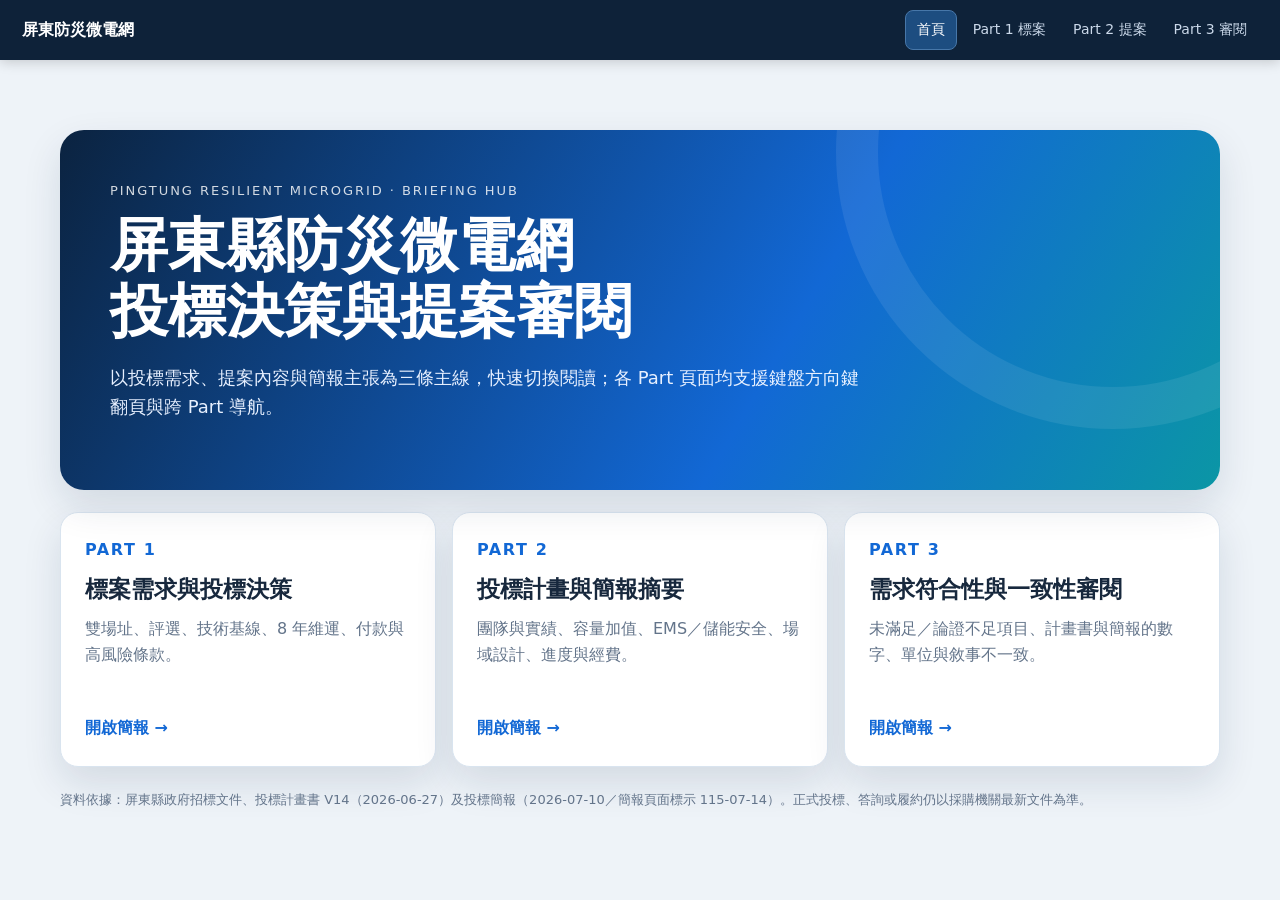
==== commit b6c36f89: "新增多部分投標簡報與需求審閱" ====
--- a/index.html
+++ b/index.html
@@ -1,84 +1,5 @@
-<!doctype html>
-<html lang="zh-Hant">
-<head>
-  <meta charset="utf-8" />
-  <meta name="viewport" content="width=device-width, initial-scale=1" />
-  <title>屏東縣防災微電網｜投標者決策摘要</title>
-  <style>
-    :root{--bg:#f4f7fb;--ink:#172338;--muted:#5f6d80;--line:#dbe3ee;--card:#fff;--blue:#175cd3;--teal:#087f8c;--orange:#c56716;--red:#b42318;--green:#16835b;--shadow:0 12px 32px rgba(26,45,80,.08)}
-    *{box-sizing:border-box} body{margin:0;background:var(--bg);color:var(--ink);font:16px/1.7 "Noto Sans TC","Microsoft JhengHei",system-ui,sans-serif}
-    a{color:var(--blue)} .wrap{max-width:1180px;margin:auto;padding:0 22px}
-    header{background:linear-gradient(120deg,#102b50 0%,#175cd3 54%,#0b7e8a 100%);color:#fff;padding:68px 0 54px;position:relative;overflow:hidden}
-    header:after{content:"";position:absolute;width:560px;height:560px;border:1px solid rgba(255,255,255,.14);border-radius:50%;right:-180px;top:-260px;box-shadow:0 0 0 35px rgba(255,255,255,.04),0 0 0 72px rgba(255,255,255,.03)}
-    .eyebrow{letter-spacing:.14em;text-transform:uppercase;font-size:12px;opacity:.78}.hero{position:relative;z-index:1;max-width:850px}.hero h1{font-size:clamp(30px,5vw,54px);line-height:1.15;margin:12px 0 18px}.hero p{font-size:19px;max-width:780px;color:#e9f2ff}.chips{display:flex;flex-wrap:wrap;gap:9px;margin-top:24px}.chip{border:1px solid rgba(255,255,255,.35);border-radius:100px;padding:5px 12px;font-size:13px;background:rgba(255,255,255,.1)}
-    main{padding:32px 0 70px}.section{margin:34px 0}.section h2{font-size:25px;margin:0 0 16px}.section h2 small{color:var(--muted);font-size:13px;font-weight:500;margin-left:10px}.grid{display:grid;gap:16px}.grid.two{grid-template-columns:repeat(2,minmax(0,1fr))}.grid.three{grid-template-columns:repeat(3,minmax(0,1fr))}.card{background:var(--card);border:1px solid var(--line);border-radius:16px;padding:22px;box-shadow:var(--shadow)}.card h3{margin:0 0 9px;font-size:19px}.card p{margin:7px 0;color:var(--muted)}.metric{font-size:32px;font-weight:750;color:var(--blue);line-height:1.2}.label{font-size:13px;color:var(--muted)}
-    .alert{border-left:5px solid var(--orange);background:#fff8ef;padding:16px 18px;border-radius:10px;margin:15px 0}.danger{border-left-color:var(--red);background:#fff3f2}.success{border-left-color:var(--green);background:#effaf5}.alert strong{color:var(--ink)}
-    table{width:100%;border-collapse:collapse;background:var(--card);border:1px solid var(--line);border-radius:14px;overflow:hidden;box-shadow:var(--shadow)}th,td{text-align:left;padding:13px 14px;border-bottom:1px solid var(--line);vertical-align:top}th{background:#edf3fb;font-size:14px;color:#30445f}tr:last-child td{border-bottom:0}.num{font-variant-numeric:tabular-nums;white-space:nowrap}
-    .bars{display:grid;gap:13px}.barrow{display:grid;grid-template-columns:150px 1fr 42px;gap:10px;align-items:center;font-size:14px}.bar{height:12px;background:#e8eef6;border-radius:8px;overflow:hidden}.bar i{height:100%;display:block;background:linear-gradient(90deg,var(--blue),#54a5ff);border-radius:8px}.barrow b{text-align:right}.timeline{display:grid;grid-template-columns:repeat(4,1fr);gap:0;margin-top:10px}.step{position:relative;padding:18px 14px 5px 22px;border-top:3px solid var(--blue)}.step:before{content:"";position:absolute;left:18px;top:-9px;width:12px;height:12px;background:var(--blue);border:3px solid var(--bg);border-radius:50%}.step h4{margin:0 0 4px;font-size:15px}.step p{font-size:13px;color:var(--muted);margin:0}
-    .checklist{display:grid;grid-template-columns:repeat(2,minmax(0,1fr));gap:10px}.check{padding:12px 14px;border:1px solid var(--line);border-radius:10px;background:#fbfdff}.check:before{content:"✓";color:var(--green);font-weight:800;margin-right:8px}.check.warn:before{content:"!";color:var(--orange)}
-    .arch{background:#102b50;border-radius:16px;padding:20px;color:#fff;overflow:auto}.arch svg{display:block;width:100%;min-width:760px;height:210px}.arch text{font-family:"Microsoft JhengHei",sans-serif}.caption{font-size:13px;color:var(--muted);margin-top:8px}
-    footer{border-top:1px solid var(--line);background:#fff;padding:26px 0;color:var(--muted);font-size:13px}.source-list{columns:2;column-gap:34px}.source-list li{break-inside:avoid;margin:4px 0}
-    @media(max-width:760px){.grid.two,.grid.three,.checklist{grid-template-columns:1fr}.timeline{grid-template-columns:1fr 1fr}.barrow{grid-template-columns:110px 1fr 34px}th,td{padding:10px 9px;font-size:14px}.source-list{columns:1}}
-    @media print{header{padding:28px 0}.card,table{box-shadow:none}main{padding-top:0}.section{break-inside:avoid}.chips{display:none}}
-  </style>
-</head>
-<body>
-  <header><div class="wrap hero">
-    <div class="eyebrow">Bidder briefing · 2026 / Pingtung</div>
-    <h1>屏東縣防災微電網<br>投標者決策摘要</h1>
-    <p>以投標者視角重整 Danas-F-02-04-16／17 標案：先判斷能不能投、再確認技術與履約成本，最後用評選規則反推提案內容。</p>
-    <div class="chips"><span class="chip">雙場址・非分段開標</span><span class="chip">預算 NT$33,635,000</span><span class="chip">8 年保固與維運</span><span class="chip">72 小時自主供電</span></div>
-  </div></header>
-  <main class="wrap">
-    <section class="section"><h2>一頁先看 <small>投標前的 go / no-go</small></h2>
-      <div class="grid three">
-        <div class="card"><div class="metric">33.635M</div><div class="label">兩場址合計上限（含稅，依評選方案）</div><p>滿州 17.298M；三地門 16.337M。報價需能支撐 8 年責任，不宜只做設備成本。</p></div>
-        <div class="card"><div class="metric">75 / 100</div><div class="label">評選平均及格門檻</div><p>簡報 10 分鐘、問答 10 分鐘；簡報不能補充或改變投標內容。</p></div>
-        <div class="card"><div class="metric">115/11/30</div><div class="label">建置完成期限（民國年）</div><p>驗收、移交與後續維運計畫須在建置後 1 個月內完成。</p></div>
-      </div>
-      <div class="alert danger"><strong>先做資格閘門：</strong>固定押標金 NT$1,681,750；履約保證金 10%；保固保證金 10%，涵蓋 8 年。不得聯合投標、不得提替代方案，且本案物品原產地須為臺灣。</div>
-    </section>
-
-    <section class="section"><h2>標案結構與兩個場址</h2>
-      <table><thead><tr><th>項目</th><th>滿州國中教學大樓<br>Danas-F-02-04-16</th><th>三地門鄉體育館暨多功能活動中心<br>Danas-F-02-04-17</th></tr></thead><tbody>
-        <tr><th>地址／韌性角色</th><td>滿州鄉文化路 32 號；校舍與社區支援</td><td>三地村行政街 11 號；偏遠地區避難與公共活動中心，約 250 人</td></tr>
-        <tr><th>PV（最低）</th><td class="num">65.34 kWp</td><td class="num">21.66 kWp</td></tr>
-        <tr><th>ESS／PCS</th><td class="num">50 kW / 100 kWh</td><td class="num">250 kW / 500 kWh</td></tr>
-        <tr><th>柴油發電機</th><td class="num">≥ 80 kW，可遠端控制</td><td class="num">≥ 20 kW，可遠端控制</td></tr>
-        <tr><th>其他</th><td>整合既有 PV、既有不可控 DG；屋頂與電氣室需現勘</td><td>熱泵：供熱 43 kW、製冷 38 kW（2 台）；停電時作為避難核心負載</td></tr>
-      </tbody></table>
-      <div class="alert"><strong>資料校準：</strong>三地門提案評估稿曾出現「250 kWh／約 3 日」等初估數字，且初估金額高於正式場址上限；正式採購需求的 250 kW／500 kWh、72 小時與公告／最新更正文件優先。</div>
-    </section>
-
-    <section class="section"><h2>評選規則 → 提案配置</h2>
-      <div class="grid two"><div class="card"><div class="bars">
-        <div class="barrow"><span>完整性／可行性</span><div class="bar"><i style="width:100%"></i></div><b>40</b></div>
-        <div class="barrow"><span>價格合理性</span><div class="bar"><i style="width:50%"></i></div><b>20</b></div>
-        <div class="barrow"><span>經驗／團隊</span><div class="bar"><i style="width:37.5%"></i></div><b>15</b></div>
-        <div class="barrow"><span>進度／資源</span><div class="bar"><i style="width:37.5%"></i></div><b>15</b></div>
-        <div class="barrow"><span>簡報／問答</span><div class="bar"><i style="width:25%"></i></div><b>10</b></div>
-      </div></div><div class="card"><h3>服務建議書硬性格式</h3><p>中文 12 份；A4 雙面，圖表可 A3；正文 ≤ 100 頁（附件不計）。章節順序不可任意調換，須含最近 3 年類似業績、逐項計畫書範本附件、標單與成本分析。</p><p><strong>投標策略：</strong>40 分的「理解與可行性」要用單線圖、控制邏輯、72 小時能量平衡、施工介面與測試案例回答；價格則以全生命週期成本解釋合理性。</p></div></div>
-    </section>
-
-    <section class="section"><h2>技術底線與系統邏輯</h2>
-      <div class="arch"><svg viewBox="0 0 1000 210" role="img" aria-label="微電網架構示意"><defs><marker id="a" markerWidth="8" markerHeight="8" refX="6" refY="3" orient="auto"><path d="M0,0 L0,6 L7,3 z" fill="#9ed2ff"/></marker></defs><g fill="#173d70" stroke="#9ed2ff" stroke-width="2"><rect x="30" y="45" width="150" height="58" rx="10"/><rect x="225" y="45" width="150" height="58" rx="10"/><rect x="420" y="25" width="160" height="98" rx="10" fill="#0d6977"/><rect x="625" y="45" width="150" height="58" rx="10"/><rect x="820" y="45" width="150" height="58" rx="10"/></g><g fill="#fff" text-anchor="middle" font-size="17"><text x="105" y="80">PV</text><text x="300" y="80">ESS＋PCS</text><text x="500" y="66">EMS</text><text x="500" y="91" font-size="13">ATS／CB／通訊／預測</text><text x="700" y="80">DG</text><text x="895" y="80">關鍵負載</text></g><g stroke="#9ed2ff" stroke-width="3" marker-end="url(#a)"><path d="M180 74 H220"/><path d="M375 74 H415"/><path d="M585 74 H620"/><path d="M775 74 H815"/><path d="M500 130 V175 H895 V106"/><path d="M500 175 H105 V106"/></g><text x="500" y="202" fill="#cfe8ff" text-anchor="middle" font-size="13">併網：台電＋PV；孤島：EMS 自動協調 PV／ESS／DG，目標連續自主供電 ≥ 72 小時</text></svg></div>
-      <div class="grid two" style="margin-top:16px"><div class="card"><h3>控制與資安</h3><p>EMS 可遠端監控、切換併網／孤島，控制 ATS、斷路器、PCS、ESS、DG 與既有 PV；採樣 1–10 分鐘可調，支援負載／PV 預測、雙帳號權限、手機／平板存取。</p><p>通訊需可轉換 Modbus、DNP3、IEC 61850、TCP/IP，至少 1 個 RJ45 與 DNP3 over TCP/IP。所有 ICT／通訊軟硬體不得為中國大陸製或大陸廠商供應。</p></div><div class="card"><h3>儲能與發電安全</h3><p>鋰電池＋BMS；自動均衡、歷史資料庫、即時警報；IP54 金屬戶外箱、可替換模組、多層過熱與火災延燒防護。產品責任險 ≥ NT$1,000 萬，UPS 斷電可獨立運轉 ≥ 30 分鐘。</p><p>DG 須遠端／就地啟動、同步並聯、低噪音、連續運轉 ≥ 25 小時，排煙至室外並符合臺灣環保規範。</p></div></div>
-    </section>
-
-    <section class="section"><h2>履約節奏與付款</h2>
-      <div class="timeline"><div class="step"><h4>得標／簽約</h4><p>繳履約保證金 10%；提交計畫、團隊、資通訊禁制切結。</p></div><div class="step"><h4>設計／施工</h4><p>現勘、結構與消防風險、介面協調；每月進度與里程碑。</p></div><div class="step"><h4>測試／驗收</h4><p>單機、整合、孤島、模擬停電與復電測試；完成報告後 7 日內交竣工圖。</p></div><div class="step"><h4>8 年維運</h4><p>季度保養、災前後巡檢、年度演練與訓練；故障 36／72 小時 SLA。</p></div></div>
-      <table style="margin-top:18px"><thead><tr><th>款次</th><th>比例</th><th>投標者現金流條件</th></tr></thead><tbody><tr><th>第一期</th><td>20%</td><td>簽約、通知與發票文件齊備後申請</td></tr><tr><th>第二期</th><td>40%</td><td>累計支出達 50%，完成交貨／材料里程碑並檢附證明</td></tr><tr><th>第三期</th><td>40%</td><td>驗收、結算、移交及持續維運計畫完成；保固保證金先行繳交</td></tr></tbody></table>
-    </section>
-
-    <section class="section"><h2>投標與履約檢核表</h2>
-      <div class="grid two"><div class="card"><h3>投標文件（送件前）</h3><div class="checklist"><div class="check">傳統中文、1 份、單一信封；標單／標價清單完整</div><div class="check">押標金 NT$1,681,750 及效期 80 日</div><div class="check">服務建議書 12 份、≤100 頁、章節順序正確</div><div class="check">最近 3 年類似業績、PM 與關鍵人員履歷</div><div class="check">逐項填寫建置計畫書範本與兩場址分開施工計畫</div><div class="check">報價與成本分析能解釋 8 年總成本</div></div></div><div class="card"><h3>得標後（不可漏）</h3><div class="checklist"><div class="check">現勘、負載盤點、既有 PV／DG 介面與通訊費用納入</div><div class="check">結構計算簽證、防水／防火、消防風險與設計</div><div class="check">所有設備臺灣原產／供應證明；進口品附報關文件</div><div class="check">完成日 115/11/30；竣工後 7 日內 4 套圖紙＋4 套電子檔</div><div class="check">測試矩陣：併網、孤島、72 小時、ATS／DG 自動切換</div><div class="check">中文可編輯手冊、驗收前及每年訓練</div></div></div></div>
-    </section>
-
-    <section class="section"><h2>特別注意事項與投標者對策</h2>
-      <div class="grid two"><div class="card"><h3>高風險／需書面釐清</h3><div class="alert danger"><strong>ICT／生成式 AI 禁制：</strong>不得使用中國大陸 ICT 產品、服務或模型（特別聲明並點名生成式 AI）；不得把機密、個資、未公開資料送入 AI。使用 AI 產出交付物須先取得機關同意並揭露。</div><div class="alert"><strong>數字衝突：</strong>滿州協議書核定總額 18M、評選方案場址上限 17.298M；三地門初估金額與 ESS 容量也與正式需求不一致。投標前以最新公告／更正為準，對差異發文詢問。</div><div class="alert"><strong>不可見成本：</strong>8 年維運、通訊費、備品、產品責任險、消防與結構簽證、年度演練、偏遠地區 36 小時到場，均應進成本模型。</div></div><div class="card"><h3>建議的得分打法</h3><div class="checklist"><div class="check">用一張能量平衡表證明兩場址 72 小時，不只列設備容量</div><div class="check">用控制狀態圖說明 EMS 的切換條件、SOC 閾值與復電策略</div><div class="check">把現勘照片、配電盤、既有設備介面轉成施工風險清單</div><div class="check">提出季度 O&M 工單、SLA 通報樹與備品庫存位置</div><div class="check">把消防、颱風、淹水、地震與熱失控演練寫成可驗證測試</div><div class="check">簡報只講投標文件已承諾的內容，預演 10 分鐘問答</div></div></div></div>
-    </section>
-
-    <section class="section"><h2>資料來源與使用說明</h2><div class="card"><p>本頁依工作區提供的招標文件、需求說明、評選方案、契約、計畫書範本、場址提案資料、協議書、現況 PDF 與架構簡報交叉整理。正式投標時，請以採購機關最新公告、補充說明、書面答覆及契約正本為準。</p><ul class="source-list"><li>採購需求說明書1150611.doc</li><li>評選方案1140523(修正).doc</li><li>投標須知（1141231）.doc</li><li>投標須知補充說明(1130103).odt</li><li>財物採購契約（1141230）.docx</li><li>採購契約範本附記條款特別聲明（1140520）.docx</li><li>小型防災微電網建置計畫書範本.docx</li><li>三地門鄉／滿州國中提案資料與現場 PDF</li></ul><p class="caption">版本：2026-07-15 整理版｜這是投標決策輔助，不取代法律、採購或工程專業審查。</p></div></section>
-  </main>
-  <footer><div class="wrap">屏東縣防災微電網投標者決策摘要 · 可列印、可直接部署至 GitHub Pages</div></footer>
-</body></html>
+<!doctype html><html lang="zh-Hant"><head><meta charset="utf-8"><meta name="viewport" content="width=device-width,initial-scale=1"><title>屏東防災微電網｜簡報入口</title><link rel="stylesheet" href="assets/deck.css"></head><body>
+<header class="topbar"><a class="brand" href="index.html">屏東防災微電網</a><nav class="nav" aria-label="簡報章節"><a class="active home" href="index.html">首頁</a><a href="part1.html">Part 1 標案</a><a href="part2.html">Part 2 提案</a><a href="part3.html">Part 3 審閱</a></nav></header>
+<main class="home-main"><div class="wrap"><section class="hero"><div class="kicker">Pingtung resilient microgrid · briefing hub</div><h1>屏東縣防災微電網<br>投標決策與提案審閱</h1><p>以投標需求、提案內容與簡報主張為三條主線，快速切換閱讀；各 Part 頁面均支援鍵盤方向鍵翻頁與跨 Part 導航。</p></section>
+<section class="part-grid"><a class="part-card" href="part1.html"><div class="part-no">PART 1</div><h2>標案需求與投標決策</h2><p>雙場址、評選、技術基線、8 年維運、付款與高風險條款。</p><span class="go">開啟簡報 →</span></a><a class="part-card" href="part2.html"><div class="part-no">PART 2</div><h2>投標計畫與簡報摘要</h2><p>團隊與實績、容量加值、EMS／儲能安全、場域設計、進度與經費。</p><span class="go">開啟簡報 →</span></a><a class="part-card" href="part3.html"><div class="part-no">PART 3</div><h2>需求符合性與一致性審閱</h2><p>未滿足／論證不足項目、計畫書與簡報的數字、單位與敘事不一致。</p><span class="go">開啟簡報 →</span></a></section>
+<p class="source">資料依據：屏東縣政府招標文件、投標計畫書 V14（2026-06-27）及投標簡報（2026-07-10／簡報頁面標示 115-07-14）。正式投標、答詢或履約仍以採購機關最新文件為準。</p></div></main></body></html>
--- a/assets/deck.css
+++ b/assets/deck.css
@@ -0,0 +1,4 @@
+:root{--navy:#0b2340;--blue:#1268d5;--cyan:#12a8ba;--sky:#eaf5ff;--ink:#17283d;--muted:#63748a;--line:#d9e4ef;--bg:#eef3f8;--white:#fff;--good:#008c65;--warn:#c86c14;--bad:#c0362c;--shadow:0 16px 38px rgba(16,41,76,.12)}
+*{box-sizing:border-box}html{background:var(--bg)}body{margin:0;background:var(--bg);color:var(--ink);font:16px/1.65 "Noto Sans TC","Microsoft JhengHei",system-ui,sans-serif}a{color:inherit;text-decoration:none}.topbar{height:60px;background:rgba(8,27,51,.97);color:#fff;display:flex;align-items:center;gap:20px;padding:0 max(22px,calc((100vw - 1240px)/2));position:sticky;top:0;z-index:10;box-shadow:0 2px 12px rgba(0,0,0,.18)}.brand{font-weight:800;white-space:nowrap}.nav{display:flex;gap:5px;margin-left:auto;align-items:center}.nav a{font-size:14px;padding:7px 11px;border-radius:8px;color:#cbd9ea}.nav a:hover,.nav a.active{background:#1d4d80;color:#fff}.nav .home{color:#fff;border:1px solid #4777a9}.home-main{min-height:calc(100vh - 60px);padding:70px 24px}.wrap{max-width:1160px;margin:auto}.hero{background:linear-gradient(120deg,#0b2340,#1268d5 62%,#0b96a5);border-radius:24px;color:#fff;padding:50px;box-shadow:var(--shadow);position:relative;overflow:hidden}.hero:after{content:"";width:470px;height:470px;border:42px solid rgba(255,255,255,.08);border-radius:50%;position:absolute;right:-170px;top:-255px}.hero>*{position:relative;z-index:1}.kicker{font-size:13px;letter-spacing:.15em;text-transform:uppercase;opacity:.82}.hero h1{font-size:clamp(34px,5vw,58px);line-height:1.13;margin:12px 0}.hero p{max-width:760px;font-size:18px;color:#e7f0ff}.part-grid{display:grid;grid-template-columns:repeat(3,1fr);gap:16px;margin-top:22px}.part-card{background:#fff;border:1px solid var(--line);border-radius:18px;padding:24px;min-height:255px;box-shadow:var(--shadow);display:flex;flex-direction:column;transition:.18s transform}.part-card:hover{transform:translateY(-5px)}.part-no{font-weight:800;color:var(--blue);letter-spacing:.1em}.part-card h2{font-size:23px;line-height:1.25;margin:12px 0}.part-card p{color:var(--muted);margin:0 0 20px}.go{margin-top:auto;color:var(--blue);font-weight:800}.deck{max-width:1240px;margin:auto;padding:26px 24px 72px}.slide{background:var(--white);border:1px solid var(--line);border-radius:22px;box-shadow:var(--shadow);min-height:calc(100vh - 168px);padding:clamp(30px,5vw,70px);position:relative;overflow:hidden}.slide[hidden]{display:none}.slide.dark{background:linear-gradient(132deg,#0b2340,#104f8f 68%,#078b99);color:#fff}.slide.dark .muted,.slide.dark .eyebrow{color:#dcecff}.slide.dark:after{content:"";position:absolute;width:480px;height:480px;border:45px solid rgba(255,255,255,.07);border-radius:50%;right:-190px;top:-265px}.slide>*{position:relative;z-index:1}.eyebrow{color:var(--blue);font-size:13px;font-weight:800;letter-spacing:.12em;text-transform:uppercase}.slide h1{font-size:clamp(34px,5.2vw,64px);line-height:1.13;margin:13px 0 19px;max-width:880px}.slide h2{font-size:clamp(26px,3vw,40px);line-height:1.2;margin:10px 0 22px}.lead{font-size:19px;max-width:860px}.muted{color:var(--muted)}.grid2{display:grid;grid-template-columns:repeat(2,minmax(0,1fr));gap:18px}.grid3{display:grid;grid-template-columns:repeat(3,minmax(0,1fr));gap:16px}.tile{border:1px solid var(--line);border-radius:15px;padding:18px;background:#fbfdff}.dark .tile{border-color:rgba(255,255,255,.22);background:rgba(255,255,255,.08)}.tile h3{font-size:18px;margin:0 0 8px}.tile p,.tile ul{margin:0;color:var(--muted)}.dark .tile p,.dark .tile ul{color:#e4efff}.metric{font-size:34px;line-height:1.1;font-weight:850;color:var(--blue);margin-bottom:8px}.dark .metric{color:#7fe7ef}.pill{display:inline-block;border-radius:99px;padding:4px 10px;font-size:13px;font-weight:800}.pill.good{background:#e6f7ef;color:var(--good)}.pill.warn{background:#fff2dd;color:#a6560d}.pill.bad{background:#fde8e7;color:var(--bad)}.pill.info{background:#e6f1ff;color:#0756b7}.list{padding:0;margin:0;list-style:none}.list li{padding:9px 0 9px 23px;position:relative;border-bottom:1px solid var(--line)}.list li:last-child{border:0}.list li:before{content:"";position:absolute;left:1px;top:17px;width:9px;height:9px;border-radius:50%;background:var(--cyan)}.risk-table{width:100%;border-collapse:collapse;font-size:15px}.risk-table th,.risk-table td{padding:11px 12px;border-bottom:1px solid var(--line);text-align:left;vertical-align:top}.risk-table th{color:#33516f;background:#eef5fc}.risk-table tr:last-child td{border-bottom:0}.diagram{border-radius:18px;padding:16px;background:#0b2340;overflow:auto}.diagram svg{width:100%;min-width:760px;height:270px;display:block}.diagram text{font-family:"Microsoft JhengHei",sans-serif}.timeline{display:grid;grid-template-columns:repeat(4,1fr);gap:0;margin-top:25px}.step{border-top:4px solid var(--blue);padding:15px 14px 0;position:relative}.step:before{content:"";position:absolute;left:12px;top:-10px;width:13px;height:13px;background:var(--blue);border:3px solid #fff;border-radius:50%}.step b{display:block}.step span{font-size:14px;color:var(--muted)}.barrow{display:grid;grid-template-columns:155px 1fr 65px;gap:11px;align-items:center;margin:13px 0}.bar{background:#e8eff7;height:14px;border-radius:99px;overflow:hidden}.bar i{height:100%;display:block;background:linear-gradient(90deg,var(--blue),var(--cyan));border-radius:99px}.footer-controls{max-width:1240px;margin:0 auto 22px;padding:0 24px;display:flex;align-items:center;justify-content:space-between;gap:12px}.control{border:1px solid #bcd0e4;background:#fff;color:#17436d;padding:8px 14px;border-radius:8px;font:inherit;font-weight:700;cursor:pointer}.control:hover{background:#eaf4ff}.counter{font-size:14px;color:var(--muted)}.source{font-size:13px;color:var(--muted);margin-top:22px}.action{display:inline-block;background:#fff;color:#0a519f;padding:10px 15px;border-radius:9px;font-weight:800;margin-top:20px}.warnbox{border-left:5px solid var(--warn);background:#fff8ee;padding:14px 16px;border-radius:9px}.badbox{border-left:5px solid var(--bad);background:#fff1f0;padding:14px 16px;border-radius:9px}.goodbox{border-left:5px solid var(--good);background:#effaf5;padding:14px 16px;border-radius:9px}
+@media(max-width:780px){.topbar{gap:8px;padding:0 13px}.brand{font-size:13px}.nav{gap:2px}.nav a{padding:6px;font-size:12px}.home-main{padding:30px 16px}.hero{padding:32px 25px}.part-grid,.grid2,.grid3{grid-template-columns:1fr}.deck{padding:14px 12px 40px}.slide{min-height:calc(100vh - 144px);padding:28px 22px}.timeline{grid-template-columns:1fr 1fr;gap:16px}.barrow{grid-template-columns:100px 1fr 42px;font-size:13px}.risk-table{font-size:13px}.risk-table th,.risk-table td{padding:8px}.footer-controls{padding:0 12px}.diagram svg{min-width:620px}.hero h1{font-size:36px}}
+@media print{.topbar,.footer-controls{display:none}.deck{padding:0}.slide,.slide[hidden]{display:block!important;box-shadow:none;min-height:auto;page-break-after:always;margin:0 0 12px}.slide.dark{color:#fff}}
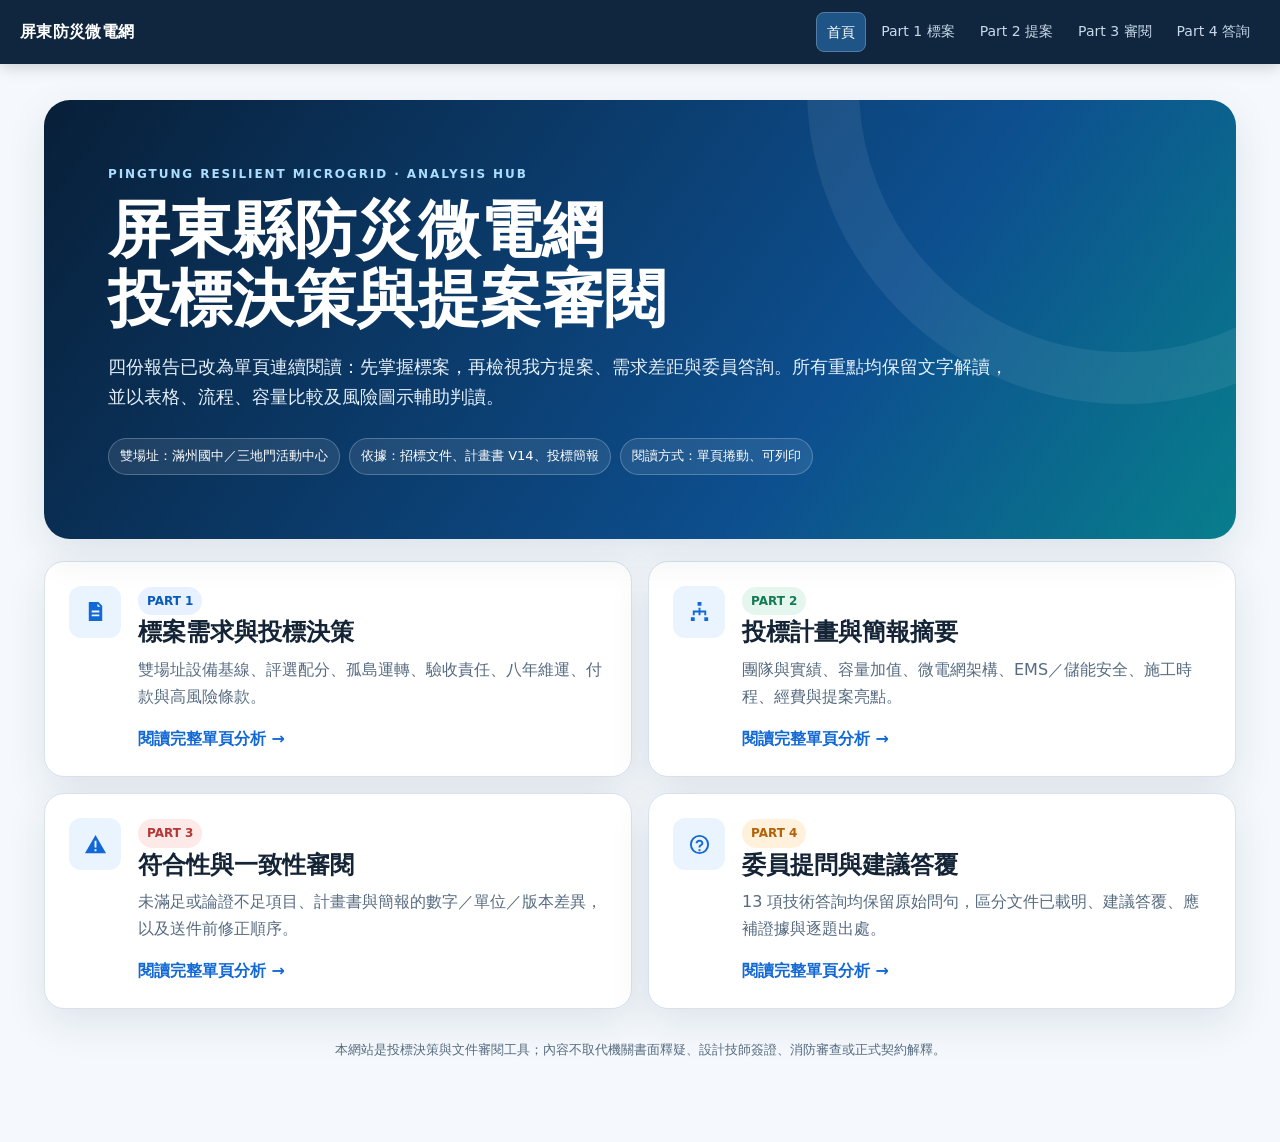
==== commit 307f17a5: "將各 Part 改為單頁分析報告" ====
--- a/index.html
+++ b/index.html
@@ -1,5 +1,37 @@
-<!doctype html><html lang="zh-Hant"><head><meta charset="utf-8"><meta name="viewport" content="width=device-width,initial-scale=1"><title>屏東防災微電網｜簡報入口</title><link rel="stylesheet" href="assets/deck.css"></head><body>
-<header class="topbar"><a class="brand" href="index.html">屏東防災微電網</a><nav class="nav" aria-label="簡報章節"><a class="active home" href="index.html">首頁</a><a href="part1.html">Part 1 標案</a><a href="part2.html">Part 2 提案</a><a href="part3.html">Part 3 審閱</a></nav></header>
-<main class="home-main"><div class="wrap"><section class="hero"><div class="kicker">Pingtung resilient microgrid · briefing hub</div><h1>屏東縣防災微電網<br>投標決策與提案審閱</h1><p>以投標需求、提案內容與簡報主張為三條主線，快速切換閱讀；各 Part 頁面均支援鍵盤方向鍵翻頁與跨 Part 導航。</p></section>
-<section class="part-grid"><a class="part-card" href="part1.html"><div class="part-no">PART 1</div><h2>標案需求與投標決策</h2><p>雙場址、評選、技術基線、8 年維運、付款與高風險條款。</p><span class="go">開啟簡報 →</span></a><a class="part-card" href="part2.html"><div class="part-no">PART 2</div><h2>投標計畫與簡報摘要</h2><p>團隊與實績、容量加值、EMS／儲能安全、場域設計、進度與經費。</p><span class="go">開啟簡報 →</span></a><a class="part-card" href="part3.html"><div class="part-no">PART 3</div><h2>需求符合性與一致性審閱</h2><p>未滿足／論證不足項目、計畫書與簡報的數字、單位與敘事不一致。</p><span class="go">開啟簡報 →</span></a></section>
-<p class="source">資料依據：屏東縣政府招標文件、投標計畫書 V14（2026-06-27）及投標簡報（2026-07-10／簡報頁面標示 115-07-14）。正式投標、答詢或履約仍以採購機關最新文件為準。</p></div></main></body></html>
+<!doctype html>
+<html lang="zh-Hant">
+<head>
+  <meta charset="utf-8">
+  <meta name="viewport" content="width=device-width,initial-scale=1">
+  <meta name="description" content="屏東縣防災微電網標案、投標計畫、符合性審閱與委員答詢的單頁分析報告。">
+  <title>屏東防災微電網｜投標分析報告</title>
+  <link rel="stylesheet" href="assets/report.css">
+</head>
+<body>
+  <header class="topbar">
+    <a class="brand" href="index.html">屏東防災微電網</a>
+    <nav class="nav" aria-label="主要導覽">
+      <a class="home active" href="index.html">首頁</a>
+      <a href="part1.html">Part 1 標案</a>
+      <a href="part2.html">Part 2 提案</a>
+      <a href="part3.html">Part 3 審閱</a>
+      <a href="part4.html">Part 4 答詢</a>
+    </nav>
+  </header>
+  <main class="home-main">
+    <section class="hero">
+      <div class="eyebrow">Pingtung resilient microgrid · analysis hub</div>
+      <h1>屏東縣防災微電網<br>投標決策與提案審閱</h1>
+      <p class="lead">四份報告已改為單頁連續閱讀：先掌握標案，再檢視我方提案、需求差距與委員答詢。所有重點均保留文字解讀，並以表格、流程、容量比較及風險圖示輔助判讀。</p>
+      <div class="meta-row"><span class="meta">雙場址：滿州國中／三地門活動中心</span><span class="meta">依據：招標文件、計畫書 V14、投標簡報</span><span class="meta">閱讀方式：單頁捲動、可列印</span></div>
+    </section>
+    <section class="home-grid" aria-label="分析報告清單">
+      <a class="part-card" href="part1.html"><span class="icon-box"><svg aria-hidden="true"><use href="assets/icons.svg#i-doc"></use></svg></span><span><span class="pill info">PART 1</span><h2>標案需求與投標決策</h2><p>雙場址設備基線、評選配分、孤島運轉、驗收責任、八年維運、付款與高風險條款。</p><span class="go">閱讀完整單頁分析 →</span></span></a>
+      <a class="part-card" href="part2.html"><span class="icon-box"><svg aria-hidden="true"><use href="assets/icons.svg#i-network"></use></svg></span><span><span class="pill good">PART 2</span><h2>投標計畫與簡報摘要</h2><p>團隊與實績、容量加值、微電網架構、EMS／儲能安全、施工時程、經費與提案亮點。</p><span class="go">閱讀完整單頁分析 →</span></span></a>
+      <a class="part-card" href="part3.html"><span class="icon-box"><svg aria-hidden="true"><use href="assets/icons.svg#i-alert"></use></svg></span><span><span class="pill bad">PART 3</span><h2>符合性與一致性審閱</h2><p>未滿足或論證不足項目、計畫書與簡報的數字／單位／版本差異，以及送件前修正順序。</p><span class="go">閱讀完整單頁分析 →</span></span></a>
+      <a class="part-card" href="part4.html"><span class="icon-box"><svg aria-hidden="true"><use href="assets/icons.svg#i-question"></use></svg></span><span><span class="pill warn">PART 4</span><h2>委員提問與建議答覆</h2><p>13 項技術答詢均保留原始問句，區分文件已載明、建議答覆、應補證據與逐題出處。</p><span class="go">閱讀完整單頁分析 →</span></span></a>
+    </section>
+    <p class="footer-note">本網站是投標決策與文件審閱工具；內容不取代機關書面釋疑、設計技師簽證、消防審查或正式契約解釋。</p>
+  </main>
+</body>
+</html>
--- a/assets/report.css
+++ b/assets/report.css
@@ -0,0 +1,5 @@
+:root{--navy:#081f38;--navy2:#0e3e6d;--blue:#1268d5;--cyan:#0b92a3;--sky:#eaf4ff;--ice:#f5f9fd;--paper:#fff;--ink:#142436;--muted:#566b80;--line:#d7e2ec;--good:#147a55;--warn:#b46208;--bad:#b43835;--shadow:0 14px 40px rgba(15,43,69,.1)}
+*{box-sizing:border-box}html{scroll-behavior:smooth;scroll-padding-top:92px;background:var(--ice)}body{margin:0;background:var(--ice);color:var(--ink);font:16px/1.72 "Noto Sans TC","Microsoft JhengHei",system-ui,sans-serif}a{color:inherit;text-decoration:none}svg{display:block}.topbar{min-height:64px;background:rgba(8,31,56,.97);color:#fff;display:flex;align-items:center;gap:18px;padding:10px max(20px,calc((100vw - 1240px)/2));position:sticky;top:0;z-index:20;box-shadow:0 2px 15px rgba(0,0,0,.2)}.brand{font-weight:900;letter-spacing:.02em;white-space:nowrap}.nav{display:flex;gap:5px;margin-left:auto;flex-wrap:wrap;justify-content:flex-end}.nav a{font-size:14px;padding:7px 10px;border-radius:8px;color:#c9d9e9}.nav a:hover,.nav a.active{background:#1f5586;color:#fff}.nav .home{border:1px solid #547ca4;color:#fff}.report{max-width:1240px;margin:auto;padding:30px 24px 80px}.hero{background:linear-gradient(125deg,var(--navy),#0d4f8f 66%,#087e8c);color:#fff;border-radius:26px;padding:clamp(34px,5vw,68px);box-shadow:var(--shadow);position:relative;overflow:hidden}.hero:after{content:"";position:absolute;width:530px;height:530px;border:52px solid rgba(255,255,255,.07);border-radius:50%;right:-205px;top:-330px}.hero>*{position:relative;z-index:1}.eyebrow{font-weight:900;font-size:12px;letter-spacing:.16em;text-transform:uppercase;color:#aaddff}.hero h1{font-size:clamp(34px,5vw,62px);line-height:1.12;margin:10px 0 18px;max-width:940px}.hero .lead{font-size:18px;max-width:900px;color:#e5f0fb;margin:0}.meta-row{display:flex;flex-wrap:wrap;gap:9px;margin-top:25px}.meta{border:1px solid rgba(255,255,255,.23);background:rgba(255,255,255,.09);border-radius:99px;padding:6px 11px;font-size:13px}.local-toc{display:flex;gap:7px;overflow:auto;padding:16px 2px 7px;position:sticky;top:64px;z-index:15;background:linear-gradient(var(--ice) 78%,rgba(245,249,253,0));scrollbar-width:thin}.local-toc a{white-space:nowrap;background:#fff;border:1px solid var(--line);border-radius:99px;padding:7px 11px;color:#33536f;font-size:13px;font-weight:800}.local-toc a:hover,.local-toc a.current{background:var(--blue);border-color:var(--blue);color:#fff}.report-section{background:var(--paper);border:1px solid var(--line);border-radius:22px;box-shadow:var(--shadow);padding:clamp(25px,4vw,48px);margin-top:24px}.report-section h2{font-size:clamp(25px,3.2vw,40px);line-height:1.25;margin:3px 0 13px}.report-section h3{font-size:19px;line-height:1.4;margin:0 0 8px}.section-kicker{font-size:12px;font-weight:900;letter-spacing:.14em;text-transform:uppercase;color:var(--blue)}.section-lead{font-size:18px;color:#354f67;max-width:930px;margin:0 0 24px}.executive{border-top:6px solid var(--cyan)}.summary-list{display:grid;grid-template-columns:repeat(2,minmax(0,1fr));gap:13px;margin-top:20px}.summary-item{background:var(--ice);border:1px solid var(--line);border-radius:15px;padding:16px 18px}.summary-item b{display:block;margin-bottom:5px;color:var(--navy)}.grid2,.grid3,.grid4{display:grid;gap:15px}.grid2{grid-template-columns:repeat(2,minmax(0,1fr))}.grid3{grid-template-columns:repeat(3,minmax(0,1fr))}.grid4{grid-template-columns:repeat(4,minmax(0,1fr))}.card{border:1px solid var(--line);border-radius:16px;padding:18px;background:#fbfdff}.card p,.card ul{margin:0;color:var(--muted)}.icon-head{display:flex;gap:12px;align-items:flex-start}.icon-box{width:42px;height:42px;min-width:42px;border-radius:12px;background:var(--sky);color:var(--blue);display:grid;place-items:center}.icon-box svg{width:23px;height:23px;fill:currentColor}.metric{font-size:33px;line-height:1.12;font-weight:900;color:var(--blue);letter-spacing:-.02em}.metric-label{font-size:13px;color:var(--muted);margin-top:6px}.pill{display:inline-flex;align-items:center;border-radius:99px;padding:4px 9px;font-size:12px;font-weight:900}.pill.good{background:#e5f6ee;color:var(--good)}.pill.warn{background:#fff1dc;color:var(--warn)}.pill.bad{background:#fde9e7;color:var(--bad)}.pill.info{background:#e7f1ff;color:#075bbb}.table-wrap{width:100%;overflow:auto;border:1px solid var(--line);border-radius:15px}.data-table{width:100%;min-width:760px;border-collapse:collapse;font-size:14px;background:#fff}.data-table th,.data-table td{padding:12px 13px;border-bottom:1px solid var(--line);text-align:left;vertical-align:top}.data-table th{background:#eaf2fa;color:#294a67;font-size:13px}.data-table tr:last-child td{border-bottom:0}.data-table tbody tr:hover{background:#f8fbfe}.data-table .num{text-align:right;font-variant-numeric:tabular-nums;white-space:nowrap}.source{font-size:12px;color:#65798c;margin:14px 0 0;border-top:1px dashed var(--line);padding-top:10px}.source strong{color:#3d5870}.note,.warning,.danger,.success{border-left:5px solid;padding:14px 16px;border-radius:10px;margin-top:18px}.note{border-color:var(--blue);background:#edf6ff}.warning{border-color:#ee9a27;background:#fff7ea}.danger{border-color:var(--bad);background:#fff0ef}.success{border-color:var(--good);background:#edf9f3}.bar-chart{display:grid;gap:13px}.bar-row{display:grid;grid-template-columns:minmax(120px,210px) 1fr 62px;gap:11px;align-items:center}.track{height:15px;background:#e6edf4;border-radius:99px;overflow:hidden}.fill{height:100%;border-radius:99px;background:linear-gradient(90deg,var(--blue),var(--cyan))}.bar-row strong{text-align:right;font-variant-numeric:tabular-nums}.flow{display:flex;align-items:stretch;gap:28px;overflow:auto;padding:10px 4px 6px}.flow-node{position:relative;min-width:150px;flex:1;border:1px solid #a9c9e8;background:#edf6ff;border-radius:15px;padding:15px;text-align:center}.flow-node:not(:last-child):after{content:"→";position:absolute;right:-24px;top:50%;transform:translateY(-50%);font-size:24px;font-weight:900;color:var(--cyan)}.flow-node svg{width:27px;height:27px;fill:var(--blue);margin:0 auto 8px}.flow-node b{display:block}.flow-node small{display:block;color:var(--muted);margin-top:4px}.layer-stack{display:grid;gap:8px}.layer{padding:13px 18px;border-radius:12px;color:#fff;display:grid;grid-template-columns:160px 1fr;gap:14px;align-items:center}.layer:nth-child(1){background:#0a587e;margin:0 0}.layer:nth-child(2){background:#1268a7;margin:0 4%}.layer:nth-child(3){background:#1880b3;margin:0 8%}.layer:nth-child(4){background:#0b95a3;margin:0 12%}.layer strong{font-size:16px}.layer span{font-size:13px}.timeline{display:grid;grid-template-columns:repeat(4,minmax(0,1fr));margin-top:15px}.step{border-top:4px solid var(--blue);padding:17px 13px 0;position:relative}.step:before{content:"";position:absolute;left:12px;top:-10px;width:13px;height:13px;border-radius:50%;background:var(--blue);border:3px solid #fff}.step b{display:block}.step span{display:block;font-size:13px;color:var(--muted);margin-top:4px}.risk-grid{display:grid;grid-template-columns:120px repeat(4,1fr);border:1px solid var(--line);border-radius:14px;overflow:hidden}.risk-grid>div{padding:11px;border-right:1px solid var(--line);border-bottom:1px solid var(--line);font-size:13px}.risk-grid>div:nth-child(5n){border-right:0}.risk-grid .head{font-weight:900;background:#eaf2fa}.risk-grid .low{background:#edf8f2}.risk-grid .med{background:#fff6e5}.risk-grid .high{background:#fdebea}.checklist{list-style:none;padding:0;margin:0;display:grid;gap:9px}.checklist li{position:relative;padding-left:31px}.checklist li:before{content:"✓";position:absolute;left:0;top:1px;width:21px;height:21px;border-radius:50%;display:grid;place-items:center;background:#e3f6ee;color:var(--good);font-weight:900}.question-card{border:1px solid var(--line);border-radius:18px;overflow:hidden;margin-top:16px}.question-title{display:grid;grid-template-columns:54px 1fr;gap:13px;align-items:center;background:#eaf2fa;padding:16px 19px}.q-no{width:48px;height:48px;border-radius:14px;background:var(--navy2);color:#fff;display:grid;place-items:center;font-weight:900}.question-title h3{margin:0;font-size:18px}.question-body{padding:19px}.question-body blockquote{margin:0 0 16px;padding:12px 15px;border-left:4px solid var(--cyan);background:#f5fafc;color:#304d65}.answer-grid{display:grid;grid-template-columns:1fr 1fr;gap:14px}.answer{border:1px solid var(--line);border-radius:13px;padding:14px}.answer.fact{border-top:4px solid var(--blue)}.answer.recommend{border-top:4px solid var(--good)}.answer h4{margin:0 0 8px;font-size:15px}.answer p,.answer ul{margin:0;color:#4c6276}.answer ul{padding-left:19px}.legend{display:flex;flex-wrap:wrap;gap:8px;margin-top:14px}.legend span{font-size:12px;border-radius:99px;padding:5px 9px;background:#edf3f8}.home-main{max-width:1240px;margin:auto;padding:36px 24px 80px}.home-grid{display:grid;grid-template-columns:repeat(2,minmax(0,1fr));gap:16px;margin-top:22px}.part-card{background:#fff;border:1px solid var(--line);border-radius:20px;padding:24px;box-shadow:var(--shadow);display:flex;gap:17px;transition:.18s transform}.part-card:hover{transform:translateY(-4px)}.part-card .icon-box{width:52px;height:52px;min-width:52px}.part-card h2{margin:2px 0 7px;line-height:1.3}.part-card p{margin:0;color:var(--muted)}.part-card .go{display:inline-block;color:var(--blue);font-weight:900;margin-top:14px}.top-button{position:fixed;right:20px;bottom:20px;border:0;border-radius:50%;width:46px;height:46px;background:var(--navy);color:#fff;font-weight:900;box-shadow:var(--shadow);cursor:pointer;opacity:0;pointer-events:none;transition:.2s}.top-button.show{opacity:1;pointer-events:auto}.footer-note{text-align:center;color:var(--muted);font-size:13px;margin:30px auto 0;max-width:920px}
+@media(max-width:900px){.grid4,.grid3{grid-template-columns:repeat(2,minmax(0,1fr))}.timeline{grid-template-columns:1fr 1fr;gap:16px}.layer{margin:0!important}.home-grid{grid-template-columns:1fr}.topbar{align-items:flex-start}.nav{gap:3px}.nav a{font-size:12px;padding:6px}.local-toc{top:82px}.answer-grid{grid-template-columns:1fr}}
+@media(max-width:640px){.topbar{position:relative;display:block}.brand{display:block;margin-bottom:8px}.nav{justify-content:flex-start;margin:0}.report,.home-main{padding:16px 12px 55px}.hero{padding:31px 23px;border-radius:19px}.hero h1{font-size:35px}.local-toc{top:0}.report-section{padding:23px 18px;border-radius:17px}.grid2,.grid3,.grid4,.summary-list{grid-template-columns:1fr}.bar-row{grid-template-columns:108px 1fr 48px;font-size:13px}.timeline{grid-template-columns:1fr}.step{border-top:0;border-left:4px solid var(--blue);padding:5px 0 18px 17px}.step:before{left:-10px;top:4px}.flow{display:grid;gap:24px}.flow-node{min-width:0}.flow-node:not(:last-child):after{content:"↓";right:50%;top:auto;bottom:-27px;transform:translateX(50%)}.layer{display:block}.layer strong{display:block;margin-bottom:4px}.risk-grid{grid-template-columns:86px repeat(4,90px);overflow:auto}.question-title{grid-template-columns:44px 1fr;padding:13px}.q-no{width:40px;height:40px}.question-body{padding:14px}.part-card{padding:19px}}
+@media print{.topbar,.local-toc,.top-button{display:none}.report{max-width:none;padding:0}.hero,.report-section{box-shadow:none;break-inside:avoid}.report-section{margin-top:12px}.question-card,.card,.table-wrap{break-inside:avoid}.hero{color:#000;background:#fff;border:2px solid #244c70}.hero .lead,.hero .eyebrow{color:#333}}
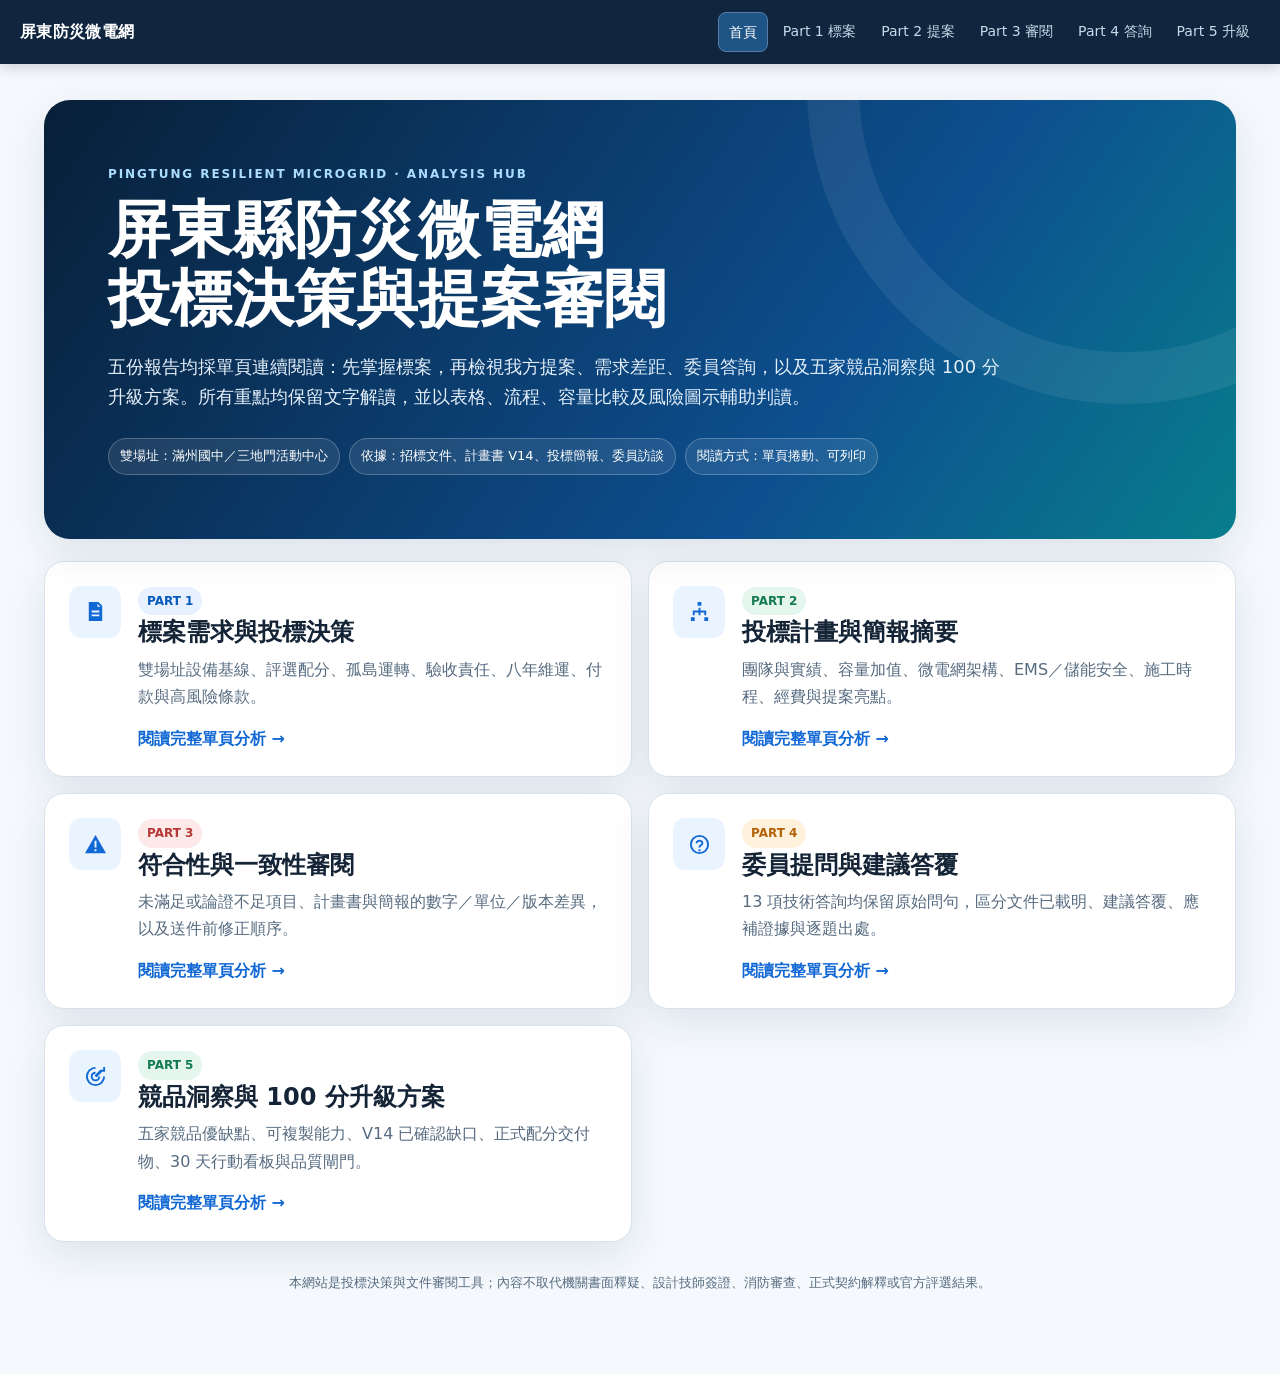
==== commit f0d323c5: "新增競品洞察與投標升級 Part 5" ====
--- a/index.html
+++ b/index.html
@@ -3,7 +3,7 @@
 <head>
   <meta charset="utf-8">
   <meta name="viewport" content="width=device-width,initial-scale=1">
-  <meta name="description" content="屏東縣防災微電網標案、投標計畫、符合性審閱與委員答詢的單頁分析報告。">
+  <meta name="description" content="屏東縣防災微電網標案、投標計畫、符合性審閱、委員答詢與投標升級的單頁分析報告。">
   <title>屏東防災微電網｜投標分析報告</title>
   <link rel="stylesheet" href="assets/report.css">
 </head>
@@ -16,22 +16,24 @@
       <a href="part2.html">Part 2 提案</a>
       <a href="part3.html">Part 3 審閱</a>
       <a href="part4.html">Part 4 答詢</a>
+      <a href="part5.html">Part 5 升級</a>
     </nav>
   </header>
   <main class="home-main">
     <section class="hero">
       <div class="eyebrow">Pingtung resilient microgrid · analysis hub</div>
       <h1>屏東縣防災微電網<br>投標決策與提案審閱</h1>
-      <p class="lead">四份報告已改為單頁連續閱讀：先掌握標案，再檢視我方提案、需求差距與委員答詢。所有重點均保留文字解讀，並以表格、流程、容量比較及風險圖示輔助判讀。</p>
-      <div class="meta-row"><span class="meta">雙場址：滿州國中／三地門活動中心</span><span class="meta">依據：招標文件、計畫書 V14、投標簡報</span><span class="meta">閱讀方式：單頁捲動、可列印</span></div>
+      <p class="lead">五份報告均採單頁連續閱讀：先掌握標案，再檢視我方提案、需求差距、委員答詢，以及五家競品洞察與 100 分升級方案。所有重點均保留文字解讀，並以表格、流程、容量比較及風險圖示輔助判讀。</p>
+      <div class="meta-row"><span class="meta">雙場址：滿州國中／三地門活動中心</span><span class="meta">依據：招標文件、計畫書 V14、投標簡報、委員訪談</span><span class="meta">閱讀方式：單頁捲動、可列印</span></div>
     </section>
     <section class="home-grid" aria-label="分析報告清單">
       <a class="part-card" href="part1.html"><span class="icon-box"><svg aria-hidden="true"><use href="assets/icons.svg#i-doc"></use></svg></span><span><span class="pill info">PART 1</span><h2>標案需求與投標決策</h2><p>雙場址設備基線、評選配分、孤島運轉、驗收責任、八年維運、付款與高風險條款。</p><span class="go">閱讀完整單頁分析 →</span></span></a>
       <a class="part-card" href="part2.html"><span class="icon-box"><svg aria-hidden="true"><use href="assets/icons.svg#i-network"></use></svg></span><span><span class="pill good">PART 2</span><h2>投標計畫與簡報摘要</h2><p>團隊與實績、容量加值、微電網架構、EMS／儲能安全、施工時程、經費與提案亮點。</p><span class="go">閱讀完整單頁分析 →</span></span></a>
       <a class="part-card" href="part3.html"><span class="icon-box"><svg aria-hidden="true"><use href="assets/icons.svg#i-alert"></use></svg></span><span><span class="pill bad">PART 3</span><h2>符合性與一致性審閱</h2><p>未滿足或論證不足項目、計畫書與簡報的數字／單位／版本差異，以及送件前修正順序。</p><span class="go">閱讀完整單頁分析 →</span></span></a>
       <a class="part-card" href="part4.html"><span class="icon-box"><svg aria-hidden="true"><use href="assets/icons.svg#i-question"></use></svg></span><span><span class="pill warn">PART 4</span><h2>委員提問與建議答覆</h2><p>13 項技術答詢均保留原始問句，區分文件已載明、建議答覆、應補證據與逐題出處。</p><span class="go">閱讀完整單頁分析 →</span></span></a>
+      <a class="part-card" href="part5.html"><span class="icon-box"><svg aria-hidden="true"><use href="assets/icons.svg#i-target"></use></svg></span><span><span class="pill good">PART 5</span><h2>競品洞察與 100 分升級方案</h2><p>五家競品優缺點、可複製能力、V14 已確認缺口、正式配分交付物、30 天行動看板與品質閘門。</p><span class="go">閱讀完整單頁分析 →</span></span></a>
     </section>
-    <p class="footer-note">本網站是投標決策與文件審閱工具；內容不取代機關書面釋疑、設計技師簽證、消防審查或正式契約解釋。</p>
+    <p class="footer-note">本網站是投標決策與文件審閱工具；內容不取代機關書面釋疑、設計技師簽證、消防審查、正式契約解釋或官方評選結果。</p>
   </main>
 </body>
 </html>
